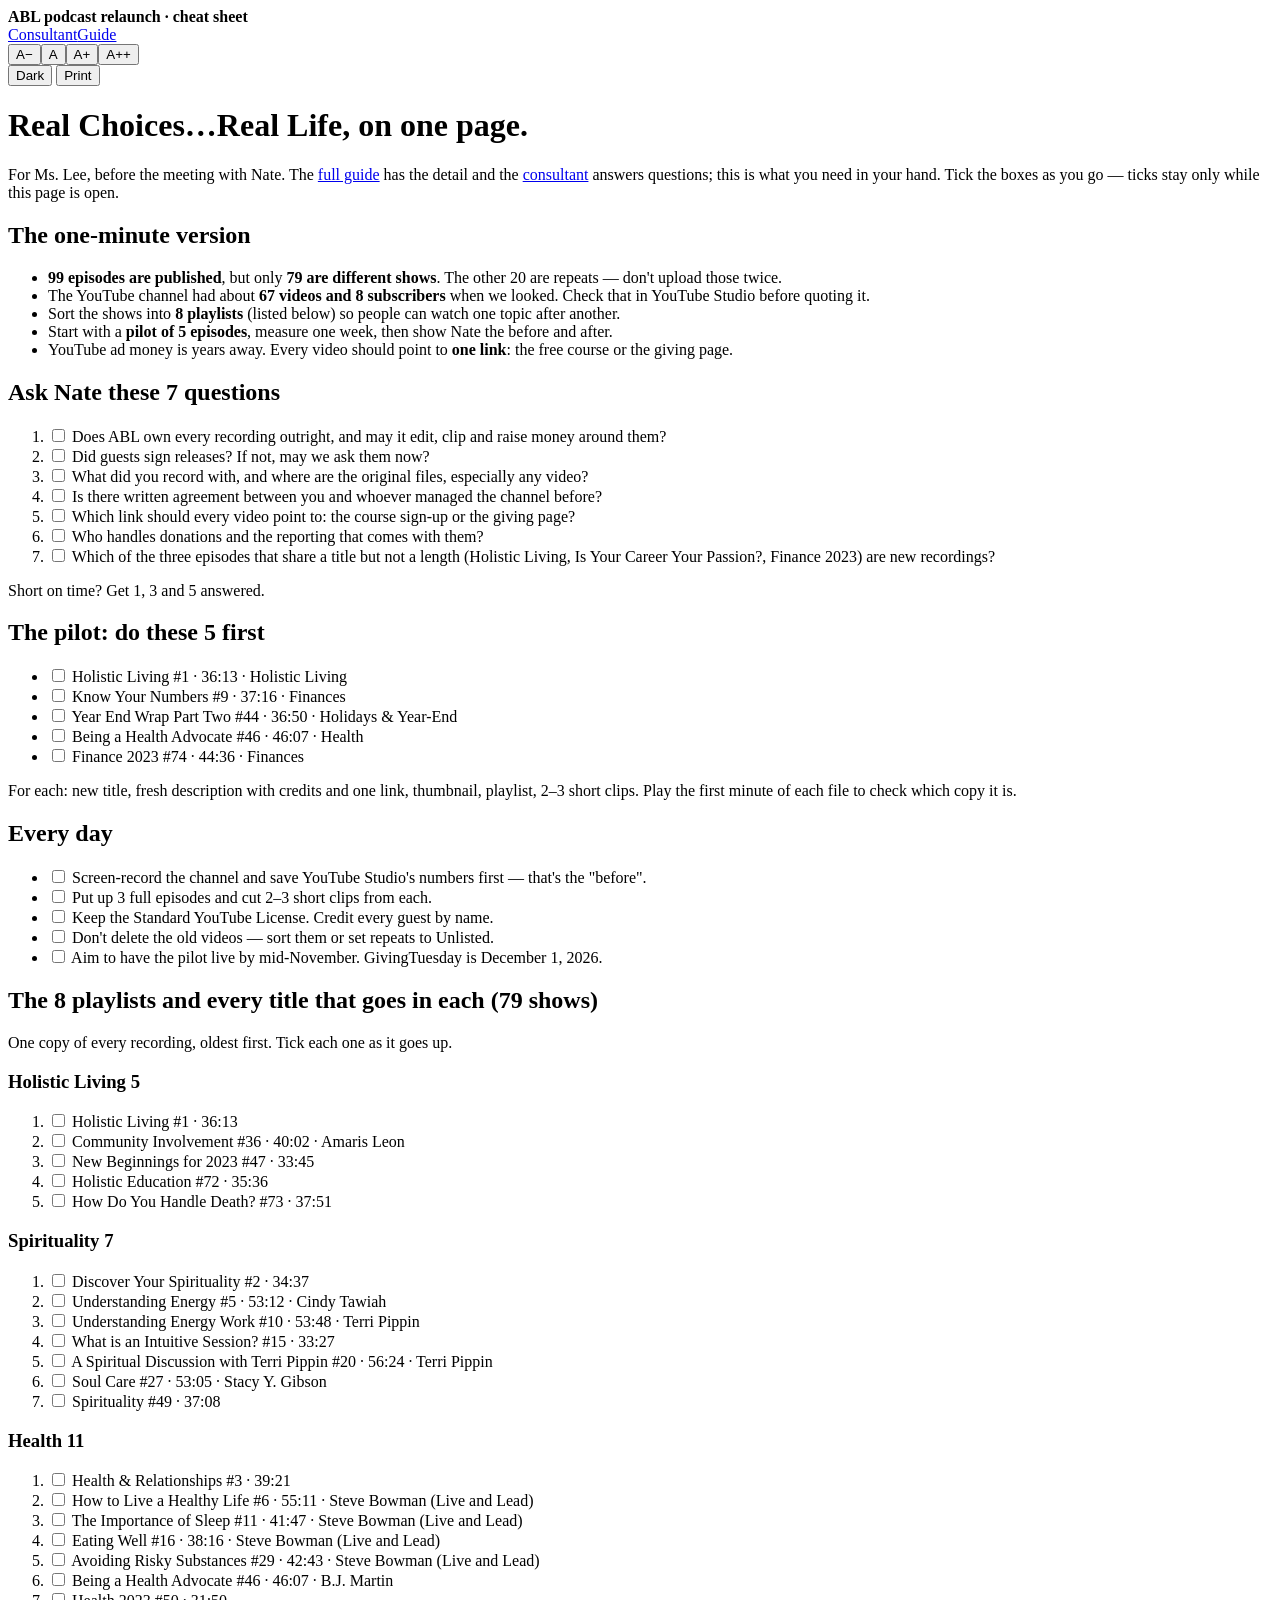
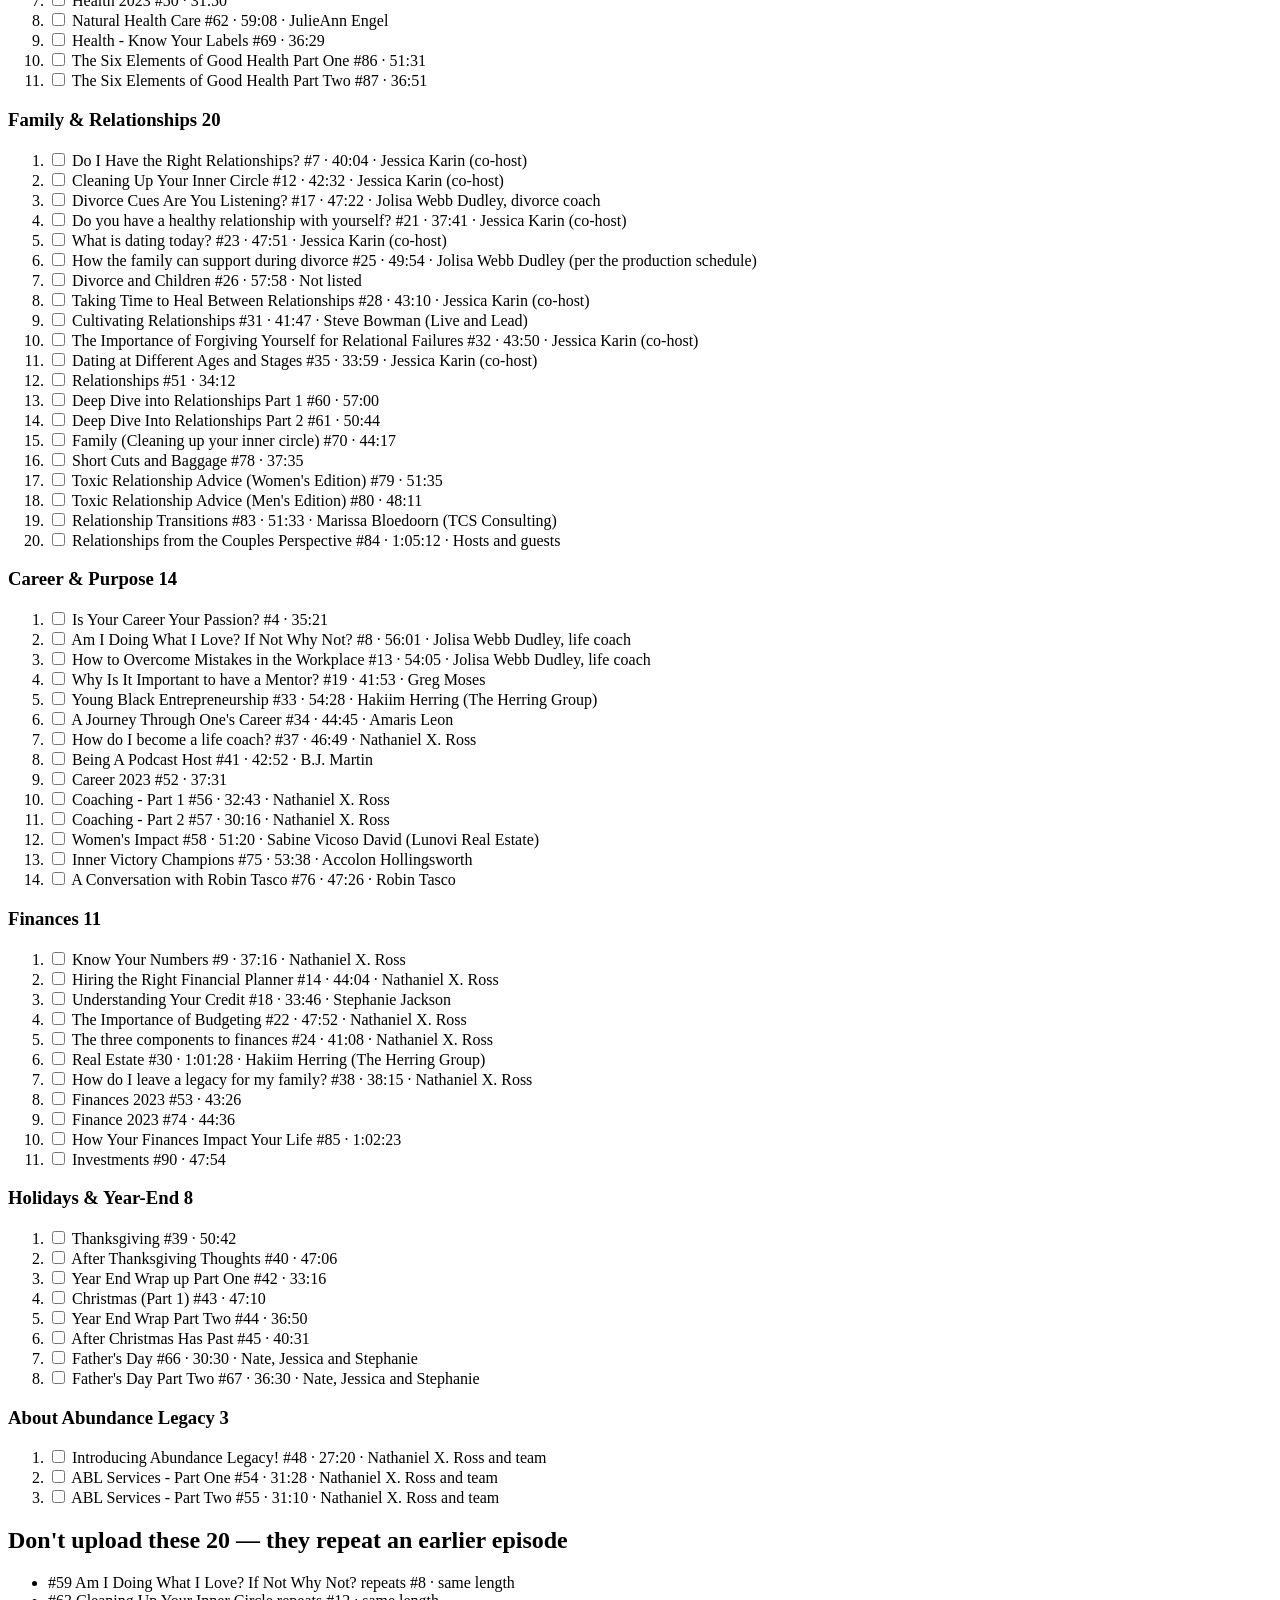
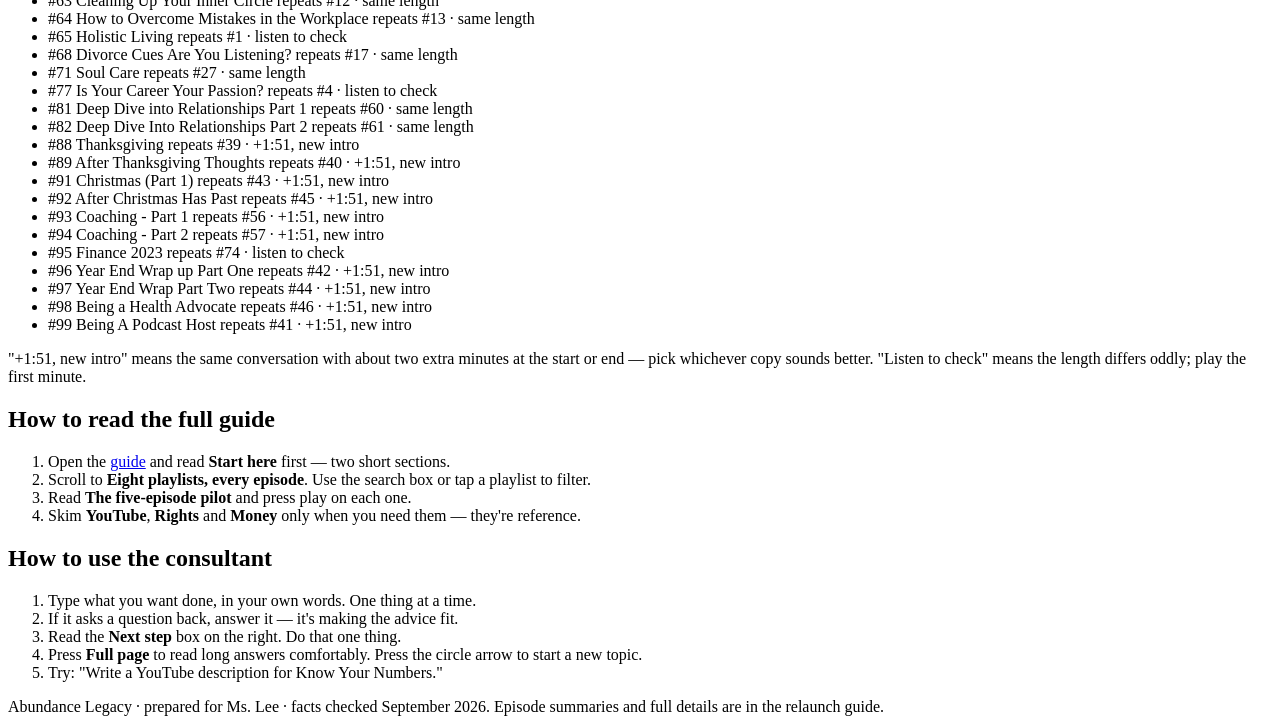
==== cheat-sheet.html @ 10bda6f1 "Add files via upload" ====
<!DOCTYPE html>
<html lang="en" data-theme="light" data-default-theme="light" data-font-size="md">
<head>
<meta charset="UTF-8">
<meta name="viewport" content="width=device-width, initial-scale=1, viewport-fit=cover">
<title>Cheat sheet — Real Choices…Real Life relaunch | Abundance Legacy</title>
<script>(function(){var d=document.documentElement,t=d.getAttribute('data-default-theme')||'light',f='md';try{var s=localStorage.getItem('pref-theme'),z=localStorage.getItem('pref-font-size');if(s==='light'||s==='dark')t=s;if(z==='sm'||z==='md'||z==='lg'||z==='xl')f=z;}catch(e){}d.setAttribute('data-theme',t);d.setAttribute('data-font-size',f);})();</script>
<link rel="preconnect" href="https://fonts.googleapis.com"><link rel="preconnect" href="https://fonts.gstatic.com" crossorigin>
<link rel="stylesheet" href="https://fonts.googleapis.com/css2?family=Source+Serif+4:opsz,wght@8..60,600;8..60,700&amp;family=Inter:wght@400;500;600;700&amp;display=swap">
<link rel="stylesheet" href="css/cheat.css">
</head>
<body>
<div class="bar"><strong>ABL podcast relaunch · cheat sheet</strong>
<div class="ctl">
<a class="back" href="index.html">Consultant</a><a class="back" href="guide.html">Guide</a>
<div class="sz" role="group" aria-label="Text size">
<button type="button" class="js-size" data-size="sm" aria-pressed="false" aria-label="Text size Small">A−</button><button type="button" class="js-size" data-size="md" aria-pressed="true" aria-label="Text size Medium, selected">A</button><button type="button" class="js-size" data-size="lg" aria-pressed="false" aria-label="Text size Large">A+</button><button type="button" class="js-size" data-size="xl" aria-pressed="false" aria-label="Text size Extra large">A++</button></div>
<button type="button" class="theme js-theme" aria-pressed="false" aria-label="Light theme is on. Switch to dark theme"><span class="js-theme-label">Dark</span></button>
<button type="button" class="pr" id="print">Print</button>
</div></div>
<main>
<div class="intro"><h1>Real Choices…Real Life, on one page.</h1>
<p>For Ms. Lee, before the meeting with Nate. The <a href="guide.html">full guide</a> has the detail and the <a href="index.html">consultant</a> answers questions; this is what you need in your hand. Tick the boxes as you go — ticks stay only while this page is open.</p></div>
<div class="grid">
<section class="box"><h2>The one-minute version</h2>
<ul class="big">
<li><b>99 episodes are published</b>, but only <b>79 are different shows</b>. The other 20 are repeats — don't upload those twice.</li>
<li>The YouTube channel had about <b>67 videos and 8 subscribers</b> when we looked. Check that in YouTube Studio before quoting it.</li>
<li>Sort the shows into <b>8 playlists</b> (listed below) so people can watch one topic after another.</li>
<li>Start with a <b>pilot of 5 episodes</b>, measure one week, then show Nate the before and after.</li>
<li>YouTube ad money is years away. Every video should point to <b>one link</b>: the free course or the giving page.</li>
</ul></section>
<section class="box"><h2>Ask Nate these 7 questions</h2><ol><li><label><input type="checkbox"> Does ABL own every recording outright, and may it edit, clip and raise money around them?</label></li><li><label><input type="checkbox"> Did guests sign releases? If not, may we ask them now?</label></li><li><label><input type="checkbox"> What did you record with, and where are the original files, especially any video?</label></li><li><label><input type="checkbox"> Is there written agreement between you and whoever managed the channel before?</label></li><li><label><input type="checkbox"> Which link should every video point to: the course sign-up or the giving page?</label></li><li><label><input type="checkbox"> Who handles donations and the reporting that comes with them?</label></li><li><label><input type="checkbox"> Which of the three episodes that share a title but not a length (Holistic Living, Is Your Career Your Passion?, Finance 2023) are new recordings?</label></li></ol>
<p class="m">Short on time? Get 1, 3 and 5 answered.</p></section>
<section class="box"><h2>The pilot: do these 5 first</h2><ul class="plain"><li><label><input type="checkbox"> <span class="t">Holistic Living</span> <span class="m">#1 · 36:13 · Holistic Living</span></label></li><li><label><input type="checkbox"> <span class="t">Know Your Numbers</span> <span class="m">#9 · 37:16 · Finances</span></label></li><li><label><input type="checkbox"> <span class="t">Year End Wrap Part Two</span> <span class="m">#44 · 36:50 · Holidays &amp; Year-End</span></label></li><li><label><input type="checkbox"> <span class="t">Being a Health Advocate</span> <span class="m">#46 · 46:07 · Health</span></label></li><li><label><input type="checkbox"> <span class="t">Finance 2023</span> <span class="m">#74 · 44:36 · Finances</span></label></li></ul>
<p class="m">For each: new title, fresh description with credits and one link, thumbnail, playlist, 2–3 short clips. Play the first minute of each file to check which copy it is.</p></section>
<section class="box"><h2>Every day</h2><ul class="plain">
<li><label><input type="checkbox"> Screen-record the channel and save YouTube Studio's numbers first — that's the "before".</label></li>
<li><label><input type="checkbox"> Put up 3 full episodes and cut 2–3 short clips from each.</label></li>
<li><label><input type="checkbox"> Keep the Standard YouTube License. Credit every guest by name.</label></li>
<li><label><input type="checkbox"> Don't delete the old videos — sort them or set repeats to Unlisted.</label></li>
<li><label><input type="checkbox"> Aim to have the pilot live by mid-November. GivingTuesday is December 1, 2026.</label></li>
</ul></section>
<section class="box full"><h2>The 8 playlists and every title that goes in each (79 shows)</h2>
<p class="m">One copy of every recording, oldest first. Tick each one as it goes up.</p>
<div class="pls"><section class="pl pl-holistic"><h3><span class="dot"></span>Holistic Living <span class="n">5</span></h3><ol><li><label><input type="checkbox"> <span class="t">Holistic Living</span> <span class="m">#1 · 36:13</span></label></li><li><label><input type="checkbox"> <span class="t">Community Involvement</span> <span class="m">#36 · 40:02 · Amaris Leon</span></label></li><li><label><input type="checkbox"> <span class="t">New Beginnings for 2023</span> <span class="m">#47 · 33:45</span></label></li><li><label><input type="checkbox"> <span class="t">Holistic Education</span> <span class="m">#72 · 35:36</span></label></li><li><label><input type="checkbox"> <span class="t">How Do You Handle Death?</span> <span class="m">#73 · 37:51</span></label></li></ol></section><section class="pl pl-spirituality"><h3><span class="dot"></span>Spirituality <span class="n">7</span></h3><ol><li><label><input type="checkbox"> <span class="t">Discover Your Spirituality</span> <span class="m">#2 · 34:37</span></label></li><li><label><input type="checkbox"> <span class="t">Understanding Energy</span> <span class="m">#5 · 53:12 · Cindy Tawiah</span></label></li><li><label><input type="checkbox"> <span class="t">Understanding Energy Work</span> <span class="m">#10 · 53:48 · Terri Pippin</span></label></li><li><label><input type="checkbox"> <span class="t">What is an Intuitive Session?</span> <span class="m">#15 · 33:27</span></label></li><li><label><input type="checkbox"> <span class="t">A Spiritual Discussion with Terri Pippin</span> <span class="m">#20 · 56:24 · Terri Pippin</span></label></li><li><label><input type="checkbox"> <span class="t">Soul Care</span> <span class="m">#27 · 53:05 · Stacy Y. Gibson</span></label></li><li><label><input type="checkbox"> <span class="t">Spirituality</span> <span class="m">#49 · 37:08</span></label></li></ol></section><section class="pl pl-health"><h3><span class="dot"></span>Health <span class="n">11</span></h3><ol><li><label><input type="checkbox"> <span class="t">Health &amp; Relationships</span> <span class="m">#3 · 39:21</span></label></li><li><label><input type="checkbox"> <span class="t">How to Live a Healthy Life</span> <span class="m">#6 · 55:11 · Steve Bowman (Live and Lead)</span></label></li><li><label><input type="checkbox"> <span class="t">The Importance of Sleep</span> <span class="m">#11 · 41:47 · Steve Bowman (Live and Lead)</span></label></li><li><label><input type="checkbox"> <span class="t">Eating Well</span> <span class="m">#16 · 38:16 · Steve Bowman (Live and Lead)</span></label></li><li><label><input type="checkbox"> <span class="t">Avoiding Risky Substances</span> <span class="m">#29 · 42:43 · Steve Bowman (Live and Lead)</span></label></li><li><label><input type="checkbox"> <span class="t">Being a Health Advocate</span> <span class="m">#46 · 46:07 · B.J. Martin</span></label></li><li><label><input type="checkbox"> <span class="t">Health 2023</span> <span class="m">#50 · 31:50</span></label></li><li><label><input type="checkbox"> <span class="t">Natural Health Care</span> <span class="m">#62 · 59:08 · JulieAnn Engel</span></label></li><li><label><input type="checkbox"> <span class="t">Health - Know Your Labels</span> <span class="m">#69 · 36:29</span></label></li><li><label><input type="checkbox"> <span class="t">The Six Elements of Good Health Part One</span> <span class="m">#86 · 51:31</span></label></li><li><label><input type="checkbox"> <span class="t">The Six Elements of Good Health Part Two</span> <span class="m">#87 · 36:51</span></label></li></ol></section><section class="pl pl-relationships"><h3><span class="dot"></span>Family &amp; Relationships <span class="n">20</span></h3><ol><li><label><input type="checkbox"> <span class="t">Do I Have the Right Relationships?</span> <span class="m">#7 · 40:04 · Jessica Karin (co-host)</span></label></li><li><label><input type="checkbox"> <span class="t">Cleaning Up Your Inner Circle</span> <span class="m">#12 · 42:32 · Jessica Karin (co-host)</span></label></li><li><label><input type="checkbox"> <span class="t">Divorce Cues Are You Listening?</span> <span class="m">#17 · 47:22 · Jolisa Webb Dudley, divorce coach</span></label></li><li><label><input type="checkbox"> <span class="t">Do you have a healthy relationship with yourself?</span> <span class="m">#21 · 37:41 · Jessica Karin (co-host)</span></label></li><li><label><input type="checkbox"> <span class="t">What is dating today?</span> <span class="m">#23 · 47:51 · Jessica Karin (co-host)</span></label></li><li><label><input type="checkbox"> <span class="t">How the family can support during divorce</span> <span class="m">#25 · 49:54 · Jolisa Webb Dudley (per the production schedule)</span></label></li><li><label><input type="checkbox"> <span class="t">Divorce and Children</span> <span class="m">#26 · 57:58 · Not listed</span></label></li><li><label><input type="checkbox"> <span class="t">Taking Time to Heal Between Relationships</span> <span class="m">#28 · 43:10 · Jessica Karin (co-host)</span></label></li><li><label><input type="checkbox"> <span class="t">Cultivating Relationships</span> <span class="m">#31 · 41:47 · Steve Bowman (Live and Lead)</span></label></li><li><label><input type="checkbox"> <span class="t">The Importance of Forgiving Yourself for Relational Failures</span> <span class="m">#32 · 43:50 · Jessica Karin (co-host)</span></label></li><li><label><input type="checkbox"> <span class="t">Dating at Different Ages and Stages</span> <span class="m">#35 · 33:59 · Jessica Karin (co-host)</span></label></li><li><label><input type="checkbox"> <span class="t">Relationships</span> <span class="m">#51 · 34:12</span></label></li><li><label><input type="checkbox"> <span class="t">Deep Dive into Relationships Part 1</span> <span class="m">#60 · 57:00</span></label></li><li><label><input type="checkbox"> <span class="t">Deep Dive Into Relationships Part 2</span> <span class="m">#61 · 50:44</span></label></li><li><label><input type="checkbox"> <span class="t">Family (Cleaning up your inner circle)</span> <span class="m">#70 · 44:17</span></label></li><li><label><input type="checkbox"> <span class="t">Short Cuts and Baggage</span> <span class="m">#78 · 37:35</span></label></li><li><label><input type="checkbox"> <span class="t">Toxic Relationship Advice (Women&#x27;s Edition)</span> <span class="m">#79 · 51:35</span></label></li><li><label><input type="checkbox"> <span class="t">Toxic Relationship Advice (Men&#x27;s Edition)</span> <span class="m">#80 · 48:11</span></label></li><li><label><input type="checkbox"> <span class="t">Relationship Transitions</span> <span class="m">#83 · 51:33 · Marissa Bloedoorn (TCS Consulting)</span></label></li><li><label><input type="checkbox"> <span class="t">Relationships from the Couples Perspective</span> <span class="m">#84 · 1:05:12 · Hosts and guests</span></label></li></ol></section><section class="pl pl-career"><h3><span class="dot"></span>Career &amp; Purpose <span class="n">14</span></h3><ol><li><label><input type="checkbox"> <span class="t">Is Your Career Your Passion?</span> <span class="m">#4 · 35:21</span></label></li><li><label><input type="checkbox"> <span class="t">Am I Doing What I Love? If Not Why Not?</span> <span class="m">#8 · 56:01 · Jolisa Webb Dudley, life coach</span></label></li><li><label><input type="checkbox"> <span class="t">How to Overcome Mistakes in the Workplace</span> <span class="m">#13 · 54:05 · Jolisa Webb Dudley, life coach</span></label></li><li><label><input type="checkbox"> <span class="t">Why Is It Important to have a Mentor?</span> <span class="m">#19 · 41:53 · Greg Moses</span></label></li><li><label><input type="checkbox"> <span class="t">Young Black Entrepreneurship</span> <span class="m">#33 · 54:28 · Hakiim Herring (The Herring Group)</span></label></li><li><label><input type="checkbox"> <span class="t">A Journey Through One&#x27;s Career</span> <span class="m">#34 · 44:45 · Amaris Leon</span></label></li><li><label><input type="checkbox"> <span class="t">How do I become a life coach?</span> <span class="m">#37 · 46:49 · Nathaniel X. Ross</span></label></li><li><label><input type="checkbox"> <span class="t">Being A Podcast Host</span> <span class="m">#41 · 42:52 · B.J. Martin</span></label></li><li><label><input type="checkbox"> <span class="t">Career 2023</span> <span class="m">#52 · 37:31</span></label></li><li><label><input type="checkbox"> <span class="t">Coaching - Part 1</span> <span class="m">#56 · 32:43 · Nathaniel X. Ross</span></label></li><li><label><input type="checkbox"> <span class="t">Coaching - Part 2</span> <span class="m">#57 · 30:16 · Nathaniel X. Ross</span></label></li><li><label><input type="checkbox"> <span class="t">Women&#x27;s Impact</span> <span class="m">#58 · 51:20 · Sabine Vicoso David (Lunovi Real Estate)</span></label></li><li><label><input type="checkbox"> <span class="t">Inner Victory Champions</span> <span class="m">#75 · 53:38 · Accolon Hollingsworth</span></label></li><li><label><input type="checkbox"> <span class="t">A Conversation with Robin Tasco</span> <span class="m">#76 · 47:26 · Robin Tasco</span></label></li></ol></section><section class="pl pl-finance"><h3><span class="dot"></span>Finances <span class="n">11</span></h3><ol><li><label><input type="checkbox"> <span class="t">Know Your Numbers</span> <span class="m">#9 · 37:16 · Nathaniel X. Ross</span></label></li><li><label><input type="checkbox"> <span class="t">Hiring the Right Financial Planner</span> <span class="m">#14 · 44:04 · Nathaniel X. Ross</span></label></li><li><label><input type="checkbox"> <span class="t">Understanding Your Credit</span> <span class="m">#18 · 33:46 · Stephanie Jackson</span></label></li><li><label><input type="checkbox"> <span class="t">The Importance of Budgeting</span> <span class="m">#22 · 47:52 · Nathaniel X. Ross</span></label></li><li><label><input type="checkbox"> <span class="t">The three components to finances</span> <span class="m">#24 · 41:08 · Nathaniel X. Ross</span></label></li><li><label><input type="checkbox"> <span class="t">Real Estate</span> <span class="m">#30 · 1:01:28 · Hakiim Herring (The Herring Group)</span></label></li><li><label><input type="checkbox"> <span class="t">How do I leave a legacy for my family?</span> <span class="m">#38 · 38:15 · Nathaniel X. Ross</span></label></li><li><label><input type="checkbox"> <span class="t">Finances 2023</span> <span class="m">#53 · 43:26</span></label></li><li><label><input type="checkbox"> <span class="t">Finance 2023</span> <span class="m">#74 · 44:36</span></label></li><li><label><input type="checkbox"> <span class="t">How Your Finances Impact Your Life</span> <span class="m">#85 · 1:02:23</span></label></li><li><label><input type="checkbox"> <span class="t">Investments</span> <span class="m">#90 · 47:54</span></label></li></ol></section><section class="pl pl-seasonal"><h3><span class="dot"></span>Holidays &amp; Year-End <span class="n">8</span></h3><ol><li><label><input type="checkbox"> <span class="t">Thanksgiving</span> <span class="m">#39 · 50:42</span></label></li><li><label><input type="checkbox"> <span class="t">After Thanksgiving Thoughts</span> <span class="m">#40 · 47:06</span></label></li><li><label><input type="checkbox"> <span class="t">Year End Wrap up Part One</span> <span class="m">#42 · 33:16</span></label></li><li><label><input type="checkbox"> <span class="t">Christmas (Part 1)</span> <span class="m">#43 · 47:10</span></label></li><li><label><input type="checkbox"> <span class="t">Year End Wrap Part Two</span> <span class="m">#44 · 36:50</span></label></li><li><label><input type="checkbox"> <span class="t">After Christmas Has Past</span> <span class="m">#45 · 40:31</span></label></li><li><label><input type="checkbox"> <span class="t">Father&#x27;s Day</span> <span class="m">#66 · 30:30 · Nate, Jessica and Stephanie</span></label></li><li><label><input type="checkbox"> <span class="t">Father&#x27;s Day Part Two</span> <span class="m">#67 · 36:30 · Nate, Jessica and Stephanie</span></label></li></ol></section><section class="pl pl-abl"><h3><span class="dot"></span>About Abundance Legacy <span class="n">3</span></h3><ol><li><label><input type="checkbox"> <span class="t">Introducing Abundance Legacy!</span> <span class="m">#48 · 27:20 · Nathaniel X. Ross and team</span></label></li><li><label><input type="checkbox"> <span class="t">ABL Services - Part One</span> <span class="m">#54 · 31:28 · Nathaniel X. Ross and team</span></label></li><li><label><input type="checkbox"> <span class="t">ABL Services - Part Two</span> <span class="m">#55 · 31:10 · Nathaniel X. Ross and team</span></label></li></ol></section></div></section>
<section class="box full warn"><h2>Don't upload these 20 — they repeat an earlier episode</h2>
<ul class="reps"><li><span class="t">#59 Am I Doing What I Love? If Not Why Not?</span> <span class="m">repeats #8 · same length</span></li><li><span class="t">#63 Cleaning Up Your Inner Circle</span> <span class="m">repeats #12 · same length</span></li><li><span class="t">#64 How to Overcome Mistakes in the Workplace</span> <span class="m">repeats #13 · same length</span></li><li><span class="t">#65 Holistic Living</span> <span class="m">repeats #1 · listen to check</span></li><li><span class="t">#68 Divorce Cues Are You Listening?</span> <span class="m">repeats #17 · same length</span></li><li><span class="t">#71 Soul Care</span> <span class="m">repeats #27 · same length</span></li><li><span class="t">#77 Is Your Career Your Passion?</span> <span class="m">repeats #4 · listen to check</span></li><li><span class="t">#81 Deep Dive into Relationships Part 1</span> <span class="m">repeats #60 · same length</span></li><li><span class="t">#82 Deep Dive Into Relationships Part 2</span> <span class="m">repeats #61 · same length</span></li><li><span class="t">#88 Thanksgiving</span> <span class="m">repeats #39 · +1:51, new intro</span></li><li><span class="t">#89 After Thanksgiving Thoughts</span> <span class="m">repeats #40 · +1:51, new intro</span></li><li><span class="t">#91 Christmas (Part 1)</span> <span class="m">repeats #43 · +1:51, new intro</span></li><li><span class="t">#92 After Christmas Has Past</span> <span class="m">repeats #45 · +1:51, new intro</span></li><li><span class="t">#93 Coaching - Part 1</span> <span class="m">repeats #56 · +1:51, new intro</span></li><li><span class="t">#94 Coaching - Part 2</span> <span class="m">repeats #57 · +1:51, new intro</span></li><li><span class="t">#95 Finance 2023</span> <span class="m">repeats #74 · listen to check</span></li><li><span class="t">#96 Year End Wrap up Part One</span> <span class="m">repeats #42 · +1:51, new intro</span></li><li><span class="t">#97 Year End Wrap Part Two</span> <span class="m">repeats #44 · +1:51, new intro</span></li><li><span class="t">#98 Being a Health Advocate</span> <span class="m">repeats #46 · +1:51, new intro</span></li><li><span class="t">#99 Being A Podcast Host</span> <span class="m">repeats #41 · +1:51, new intro</span></li></ul>
<p class="m">"+1:51, new intro" means the same conversation with about two extra minutes at the start or end — pick whichever copy sounds better. "Listen to check" means the length differs oddly; play the first minute.</p></section>
<section class="box"><h2>How to read the full guide</h2><ol>
<li>Open the <a href="guide.html">guide</a> and read <b>Start here</b> first — two short sections.</li>
<li>Scroll to <b>Eight playlists, every episode</b>. Use the search box or tap a playlist to filter.</li>
<li>Read <b>The five-episode pilot</b> and press play on each one.</li>
<li>Skim <b>YouTube</b>, <b>Rights</b> and <b>Money</b> only when you need them — they're reference.</li>
</ol></section>
<section class="box"><h2>How to use the consultant</h2><ol>
<li>Type what you want done, in your own words. One thing at a time.</li>
<li>If it asks a question back, answer it — it's making the advice fit.</li>
<li>Read the <b>Next step</b> box on the right. Do that one thing.</li>
<li>Press <b>Full page</b> to read long answers comfortably. Press the circle arrow to start a new topic.</li>
<li>Try: "Write a YouTube description for Know Your Numbers."</li>
</ol></section>
</div></main>
<footer>Abundance Legacy · prepared for Ms. Lee · facts checked September 2026. Episode summaries and full details are in the relaunch guide.</footer>
<script src="js/controls.js"></script>
<script src="js/cheat.js"></script>
</body></html>
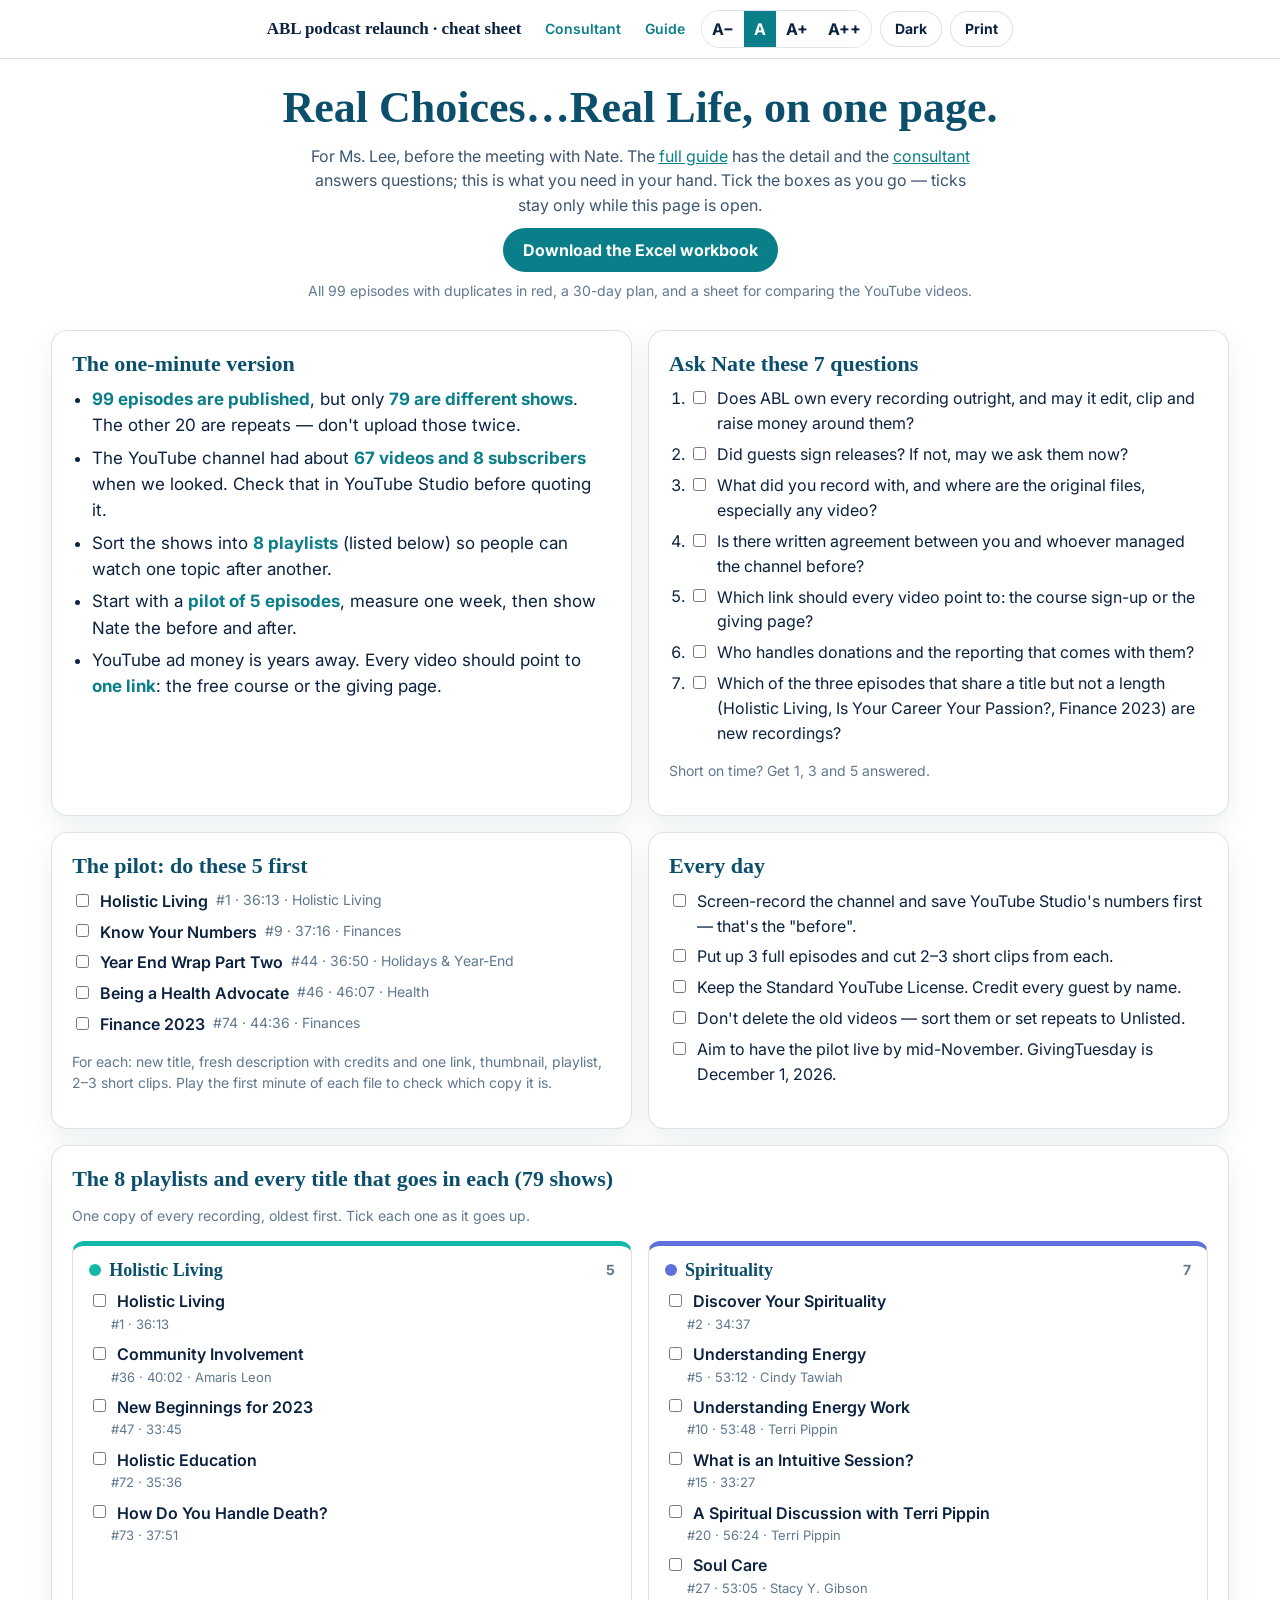
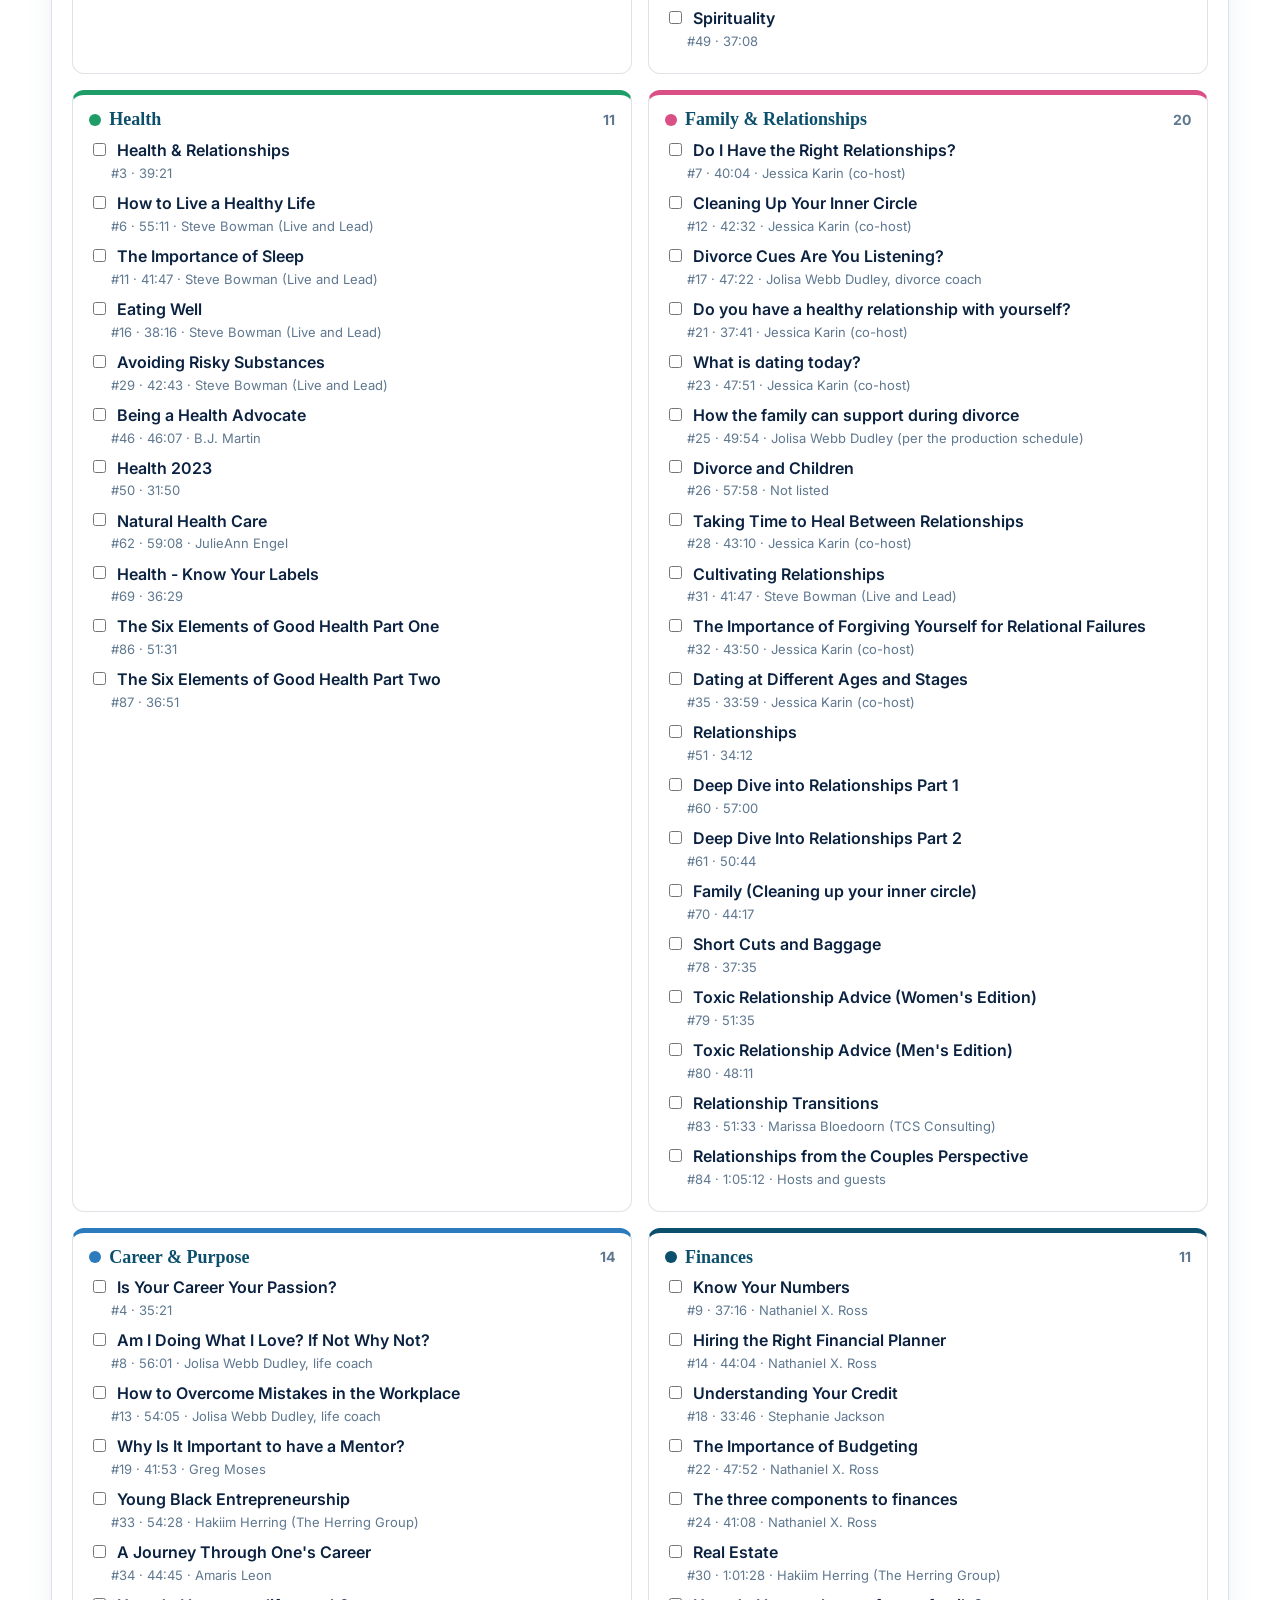
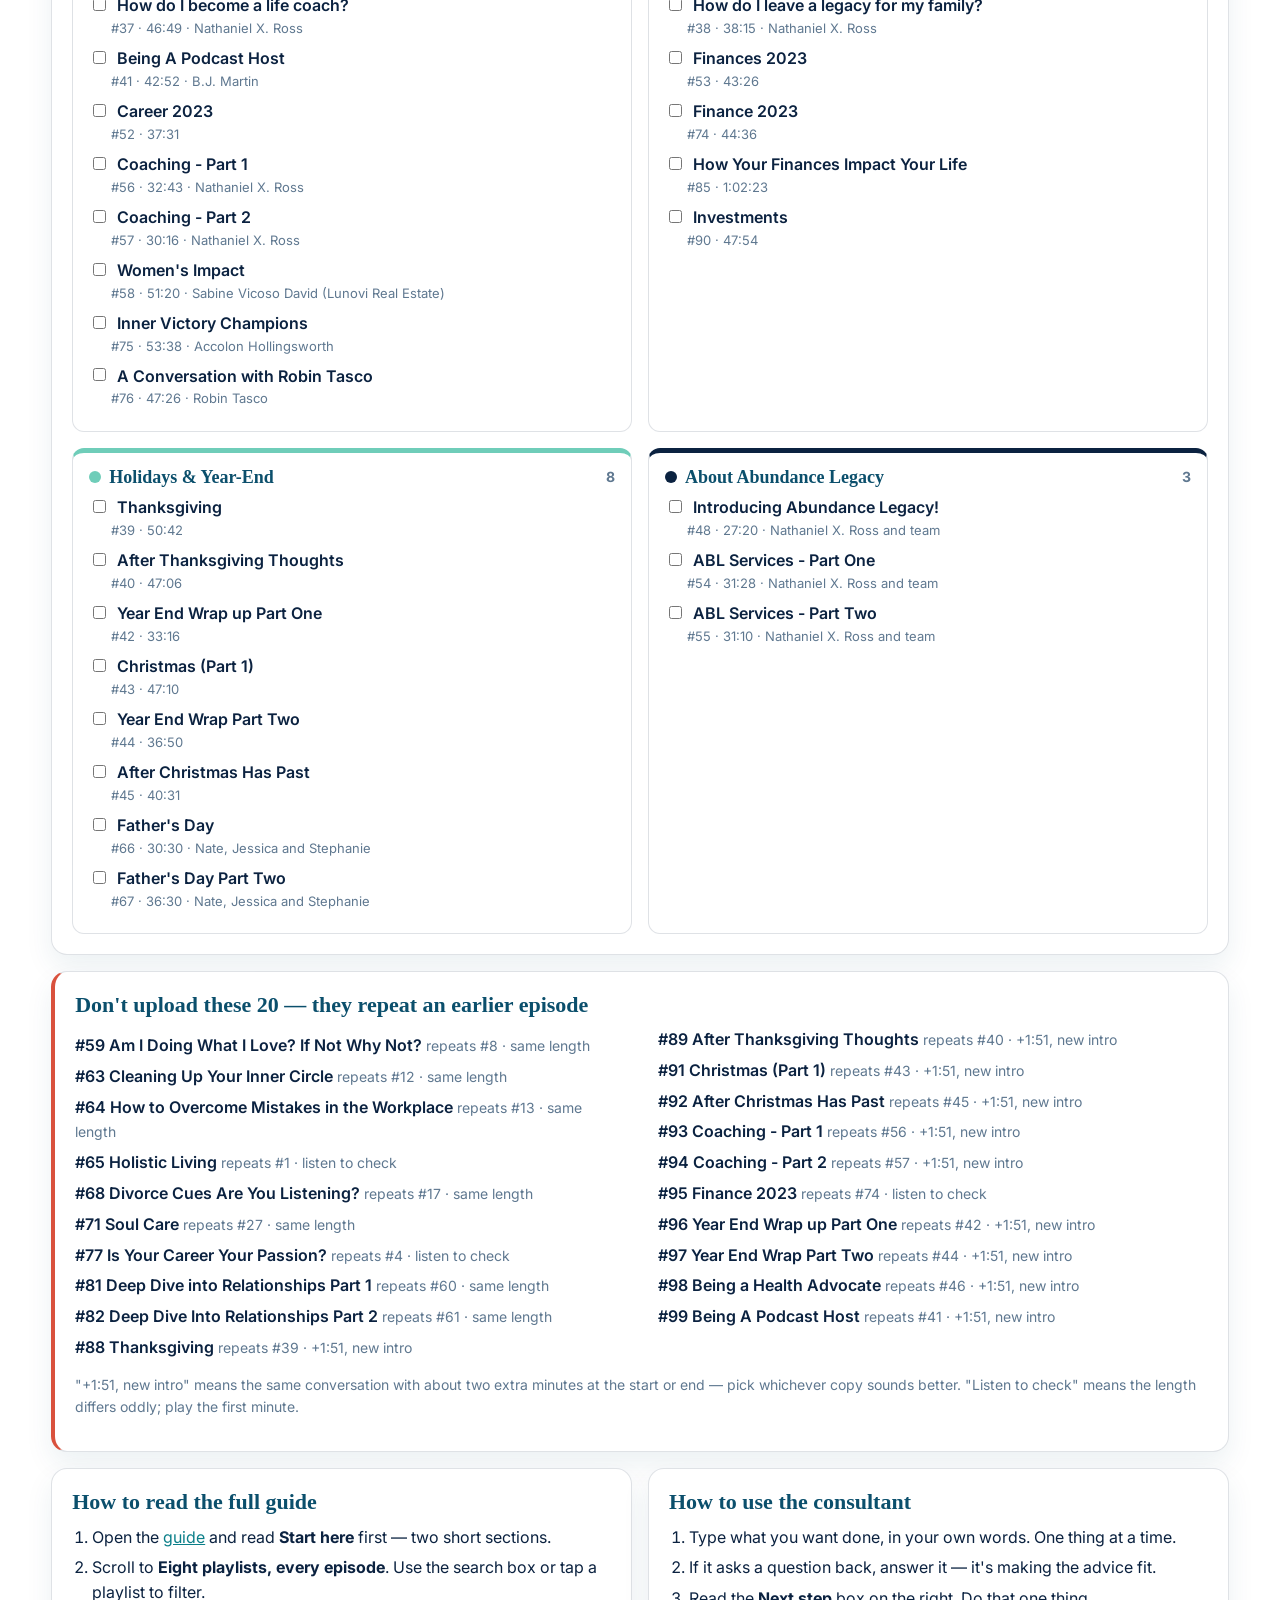
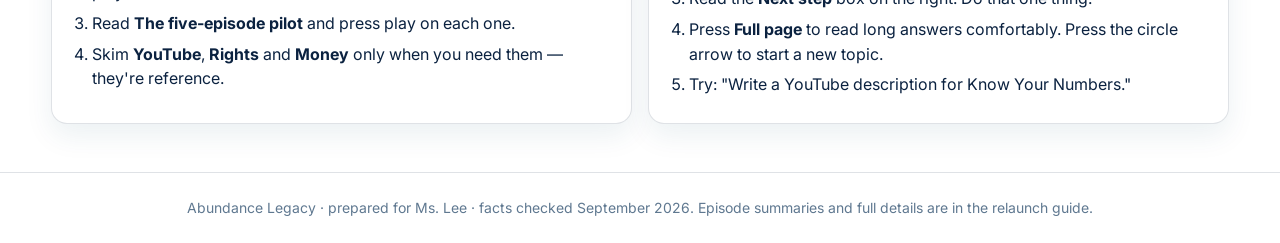
==== commit 2ccb46a1: "Add files via upload" ====
--- a/cheat-sheet.html
+++ b/cheat-sheet.html
@@ -20,7 +20,8 @@
 </div></div>
 <main>
 <div class="intro"><h1>Real Choices…Real Life, on one page.</h1>
-<p>For Ms. Lee, before the meeting with Nate. The <a href="guide.html">full guide</a> has the detail and the <a href="index.html">consultant</a> answers questions; this is what you need in your hand. Tick the boxes as you go — ticks stay only while this page is open.</p></div>
+<p>For Ms. Lee, before the meeting with Nate. The <a href="guide.html">full guide</a> has the detail and the <a href="index.html">consultant</a> answers questions; this is what you need in your hand. Tick the boxes as you go — ticks stay only while this page is open.</p>
+<p class="dl"><a class="dl-btn" href="downloads/abl-podcast-workbook.xlsx" download>Download the Excel workbook</a><span class="m">All 99 episodes with duplicates in red, a 30-day plan, and a sheet for comparing the YouTube videos.</span></p></div>
 <div class="grid">
 <section class="box"><h2>The one-minute version</h2>
 <ul class="big">
--- a/css/cheat.css
+++ b/css/cheat.css
@@ -0,0 +1,51 @@
+/* Cheat sheet (cheat-sheet.html): one printable page for Ms. Lee. Same palette as the guide. */
+:root{--serif:'Source Serif 4',Georgia,'Times New Roman',serif;--sans:'Inter',system-ui,-apple-system,'Segoe UI',Roboto,Arial,sans-serif;
+--paper:#fff;--wash:#effaf7;--card:#fff;--ink:#0b2240;--soft:#3d5670;--dim:#5f7890;--turq:#0b7f89;--aqua:#14b8a6;--ocean:#0b4f6c;--coral:#d9513d;--line:rgba(11,34,64,.13);
+--holistic:#14b8a6;--spirituality:#5f6fdc;--health:#1f9d68;--relationships:#d94f86;--career:#2b7bbd;--finance:#0b4f6c;--seasonal:#6fcdb9;--abl:#0b2240;}
+html[data-theme="dark"]{--paper:#071a2c;--wash:#0a2336;--card:#0d2a40;--ink:#e6f4f5;--soft:#a9c5cc;--dim:#86a5ae;--turq:#5ee0d2;--ocean:#7dd3fc;--coral:#ff8a78;--line:rgba(230,244,245,.14);--finance:#3f9fd0;--abl:#9fb7d9;}
+html[data-font-size="sm"]{font-size:87.5%}html[data-font-size="md"]{font-size:100%}html[data-font-size="lg"]{font-size:112.5%}html[data-font-size="xl"]{font-size:125%}
+*{box-sizing:border-box}body{margin:0;background:var(--paper);color:var(--ink);font-family:var(--sans);line-height:1.55}
+h1,h2,h3{font-family:var(--serif);margin:0;line-height:1.15;color:var(--ocean)}html[data-theme="dark"] h1,html[data-theme="dark"] h2,html[data-theme="dark"] h3{color:var(--ink)}
+a{color:var(--turq)}:focus-visible{outline:.1875rem solid var(--aqua);outline-offset:.125rem}
+.bar{position:sticky;top:0;z-index:5;display:flex;flex-wrap:wrap;gap:.5rem 1rem;align-items:center;justify-content:center;padding:calc(.625rem + env(safe-area-inset-top,0px)) 1rem .625rem;background:var(--paper);border-bottom:1px solid var(--line)}
+.bar strong{font-family:var(--serif);font-size:1.0625rem}
+.ctl{display:flex;flex-wrap:wrap;gap:.5rem;align-items:center}
+.sz{display:inline-flex;border:1px solid var(--line);border-radius:999px;overflow:hidden}
+.sz button,.theme,.pr{border:0;background:var(--card);color:var(--ink);font:inherit;font-weight:700;cursor:pointer;min-height:2.25rem;padding:0 .625rem}
+.sz button[aria-pressed="true"]{background:var(--turq);color:var(--paper)}
+.theme,.pr{border:1px solid var(--line);border-radius:999px;font-size:.875rem;padding:0 .875rem}
+main{padding:1.5rem clamp(1rem,4vw,3.5rem) 3rem}
+.intro{text-align:center;margin:0 auto 1.75rem}
+.intro h1{font-size:clamp(1.75rem,1.2rem + 2.4vw,2.75rem)}
+.intro p{margin:.625rem auto 0;color:var(--soft);max-width:42em}
+.grid{display:grid;grid-template-columns:minmax(0,1fr);gap:1rem}
+@media (min-width:56em){.grid{grid-template-columns:repeat(2,minmax(0,1fr))}}
+.box{min-width:0;background:var(--card);border:1px solid var(--line);border-radius:1rem;padding:1.25rem;box-shadow:0 .75rem 1.75rem rgba(11,79,108,.08)}
+.box h2{font-size:1.375rem;margin-bottom:.625rem;text-align:center}
+@media (min-width:48em){.box h2{text-align:left}}
+.box ul,.box ol{margin:0;padding-left:1.25rem}.box li{margin:.375rem 0}
+.box label{display:flex;gap:.5rem;align-items:flex-start;cursor:pointer} .box input{margin-top:.3rem;accent-color:var(--turq);flex-shrink:0}
+.plain{list-style:none;padding-left:0!important}
+.t{font-weight:600}.m{color:var(--dim);font-size:.875rem}
+.big{font-size:1.0625rem}.big b{color:var(--turq)}
+.warn{border-left:.25rem solid var(--coral)}
+.full{grid-column:1/-1}
+.pls{display:grid;grid-template-columns:minmax(0,1fr);gap:1rem;margin-top:.5rem}
+@media (min-width:48em){.pls{grid-template-columns:repeat(2,minmax(0,1fr))}}
+@media (min-width:90em){.pls{grid-template-columns:repeat(4,minmax(0,1fr))}}
+.pl{min-width:0;border:1px solid var(--line);border-top:.3125rem solid var(--c);border-radius:.75rem;padding:.875rem 1rem}
+.pl h3{font-size:1.125rem;display:flex;align-items:center;gap:.5rem}.pl .n{margin-left:auto;font-family:var(--sans);font-size:.875rem;color:var(--dim)}
+.pl .dot{width:.75rem;height:.75rem;border-radius:50%;background:var(--c);flex-shrink:0}
+.pl ol{list-style:none;padding:0;margin:.5rem 0 0}.pl li{margin:.5rem 0}
+.pl label{flex-wrap:wrap;column-gap:.5rem;row-gap:0}.pl .t{flex:1 1 0;min-width:0;overflow-wrap:break-word}.pl .m{flex-basis:100%;padding-left:1.375rem;font-size:.8125rem}
+.pl-holistic{--c:var(--holistic)}.pl-spirituality{--c:var(--spirituality)}.pl-health{--c:var(--health)}.pl-relationships{--c:var(--relationships)}.pl-career{--c:var(--career)}.pl-finance{--c:var(--finance)}.pl-seasonal{--c:var(--seasonal)}.pl-abl{--c:var(--abl)}
+.reps{columns:1;list-style:none;padding:0!important}@media (min-width:56em){.reps{columns:2;column-gap:2rem}}.reps li{break-inside:avoid}
+footer{text-align:center;color:var(--dim);font-size:.875rem;padding:1.5rem 1rem calc(1.5rem + env(safe-area-inset-bottom,0px));border-top:1px solid var(--line)}
+@media print{.bar{position:static}.ctl{display:none}.box{box-shadow:none;break-inside:avoid}.pl{break-inside:avoid}main{padding:0}}
+.back{font-weight:600;font-size:.875rem;text-decoration:none;padding:.375rem .5rem}
+.back:hover{text-decoration:underline}
+@media print{.back{display:none}}
+.dl{display:flex;flex-wrap:wrap;gap:.5rem .875rem;align-items:center;justify-content:center;margin-top:1rem}
+.dl-btn{display:inline-flex;align-items:center;min-height:2.75rem;padding:.5rem 1.25rem;border-radius:999px;background:var(--turq);color:var(--paper);font-weight:700;text-decoration:none}
+.dl-btn:hover{filter:brightness(1.07)}
+@media print{.dl{display:none}}
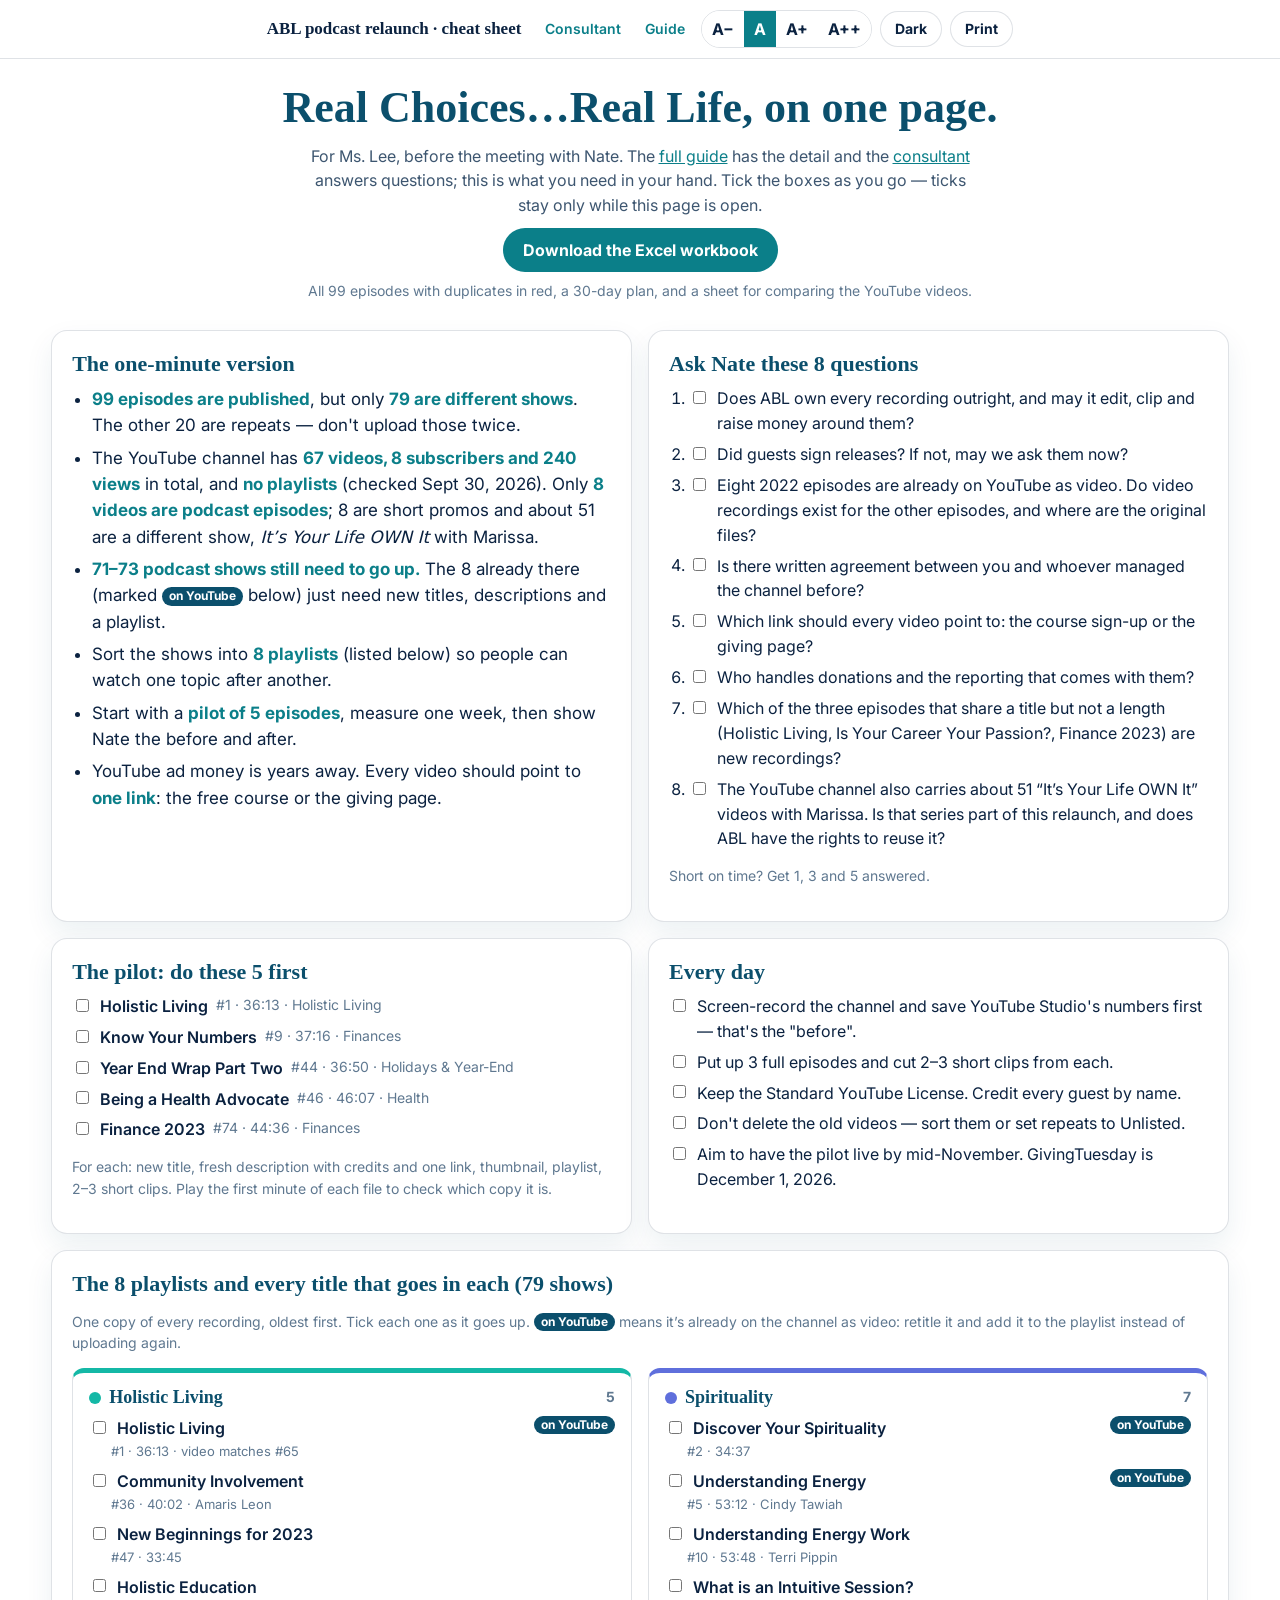
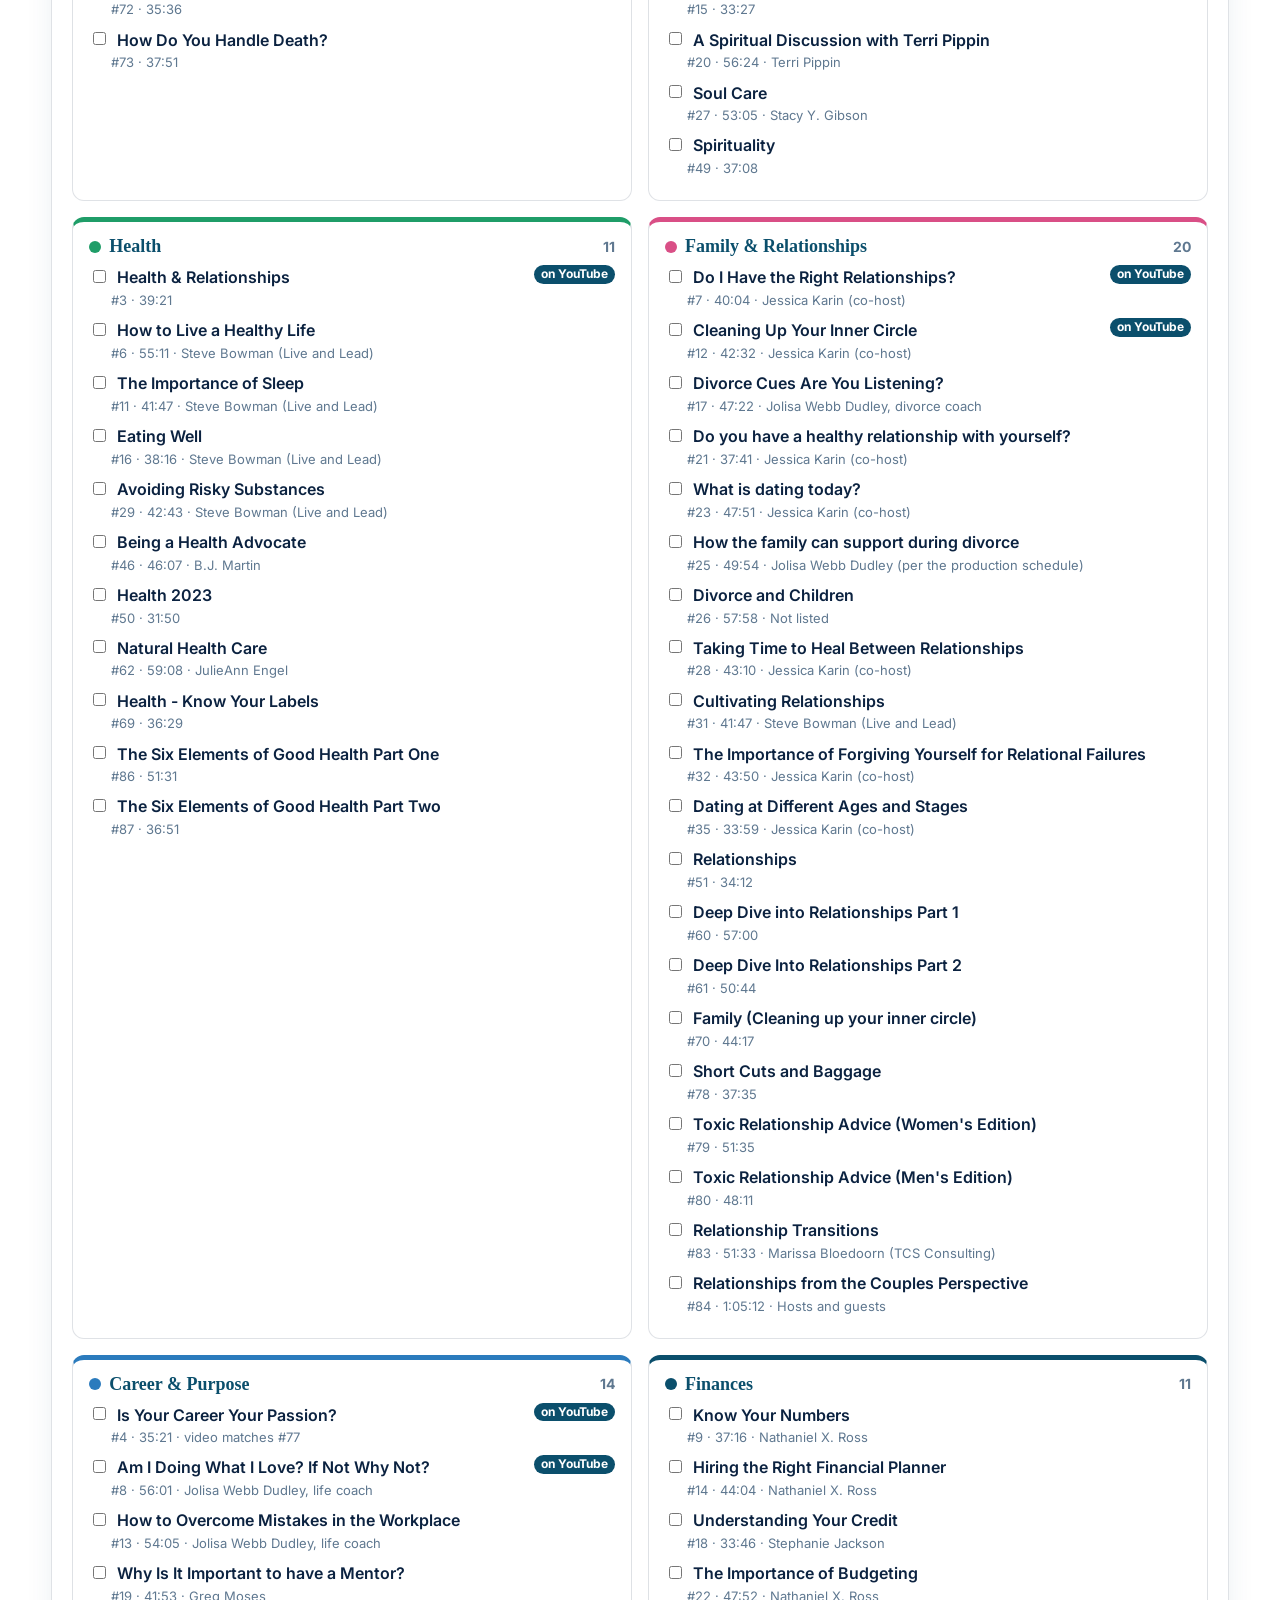
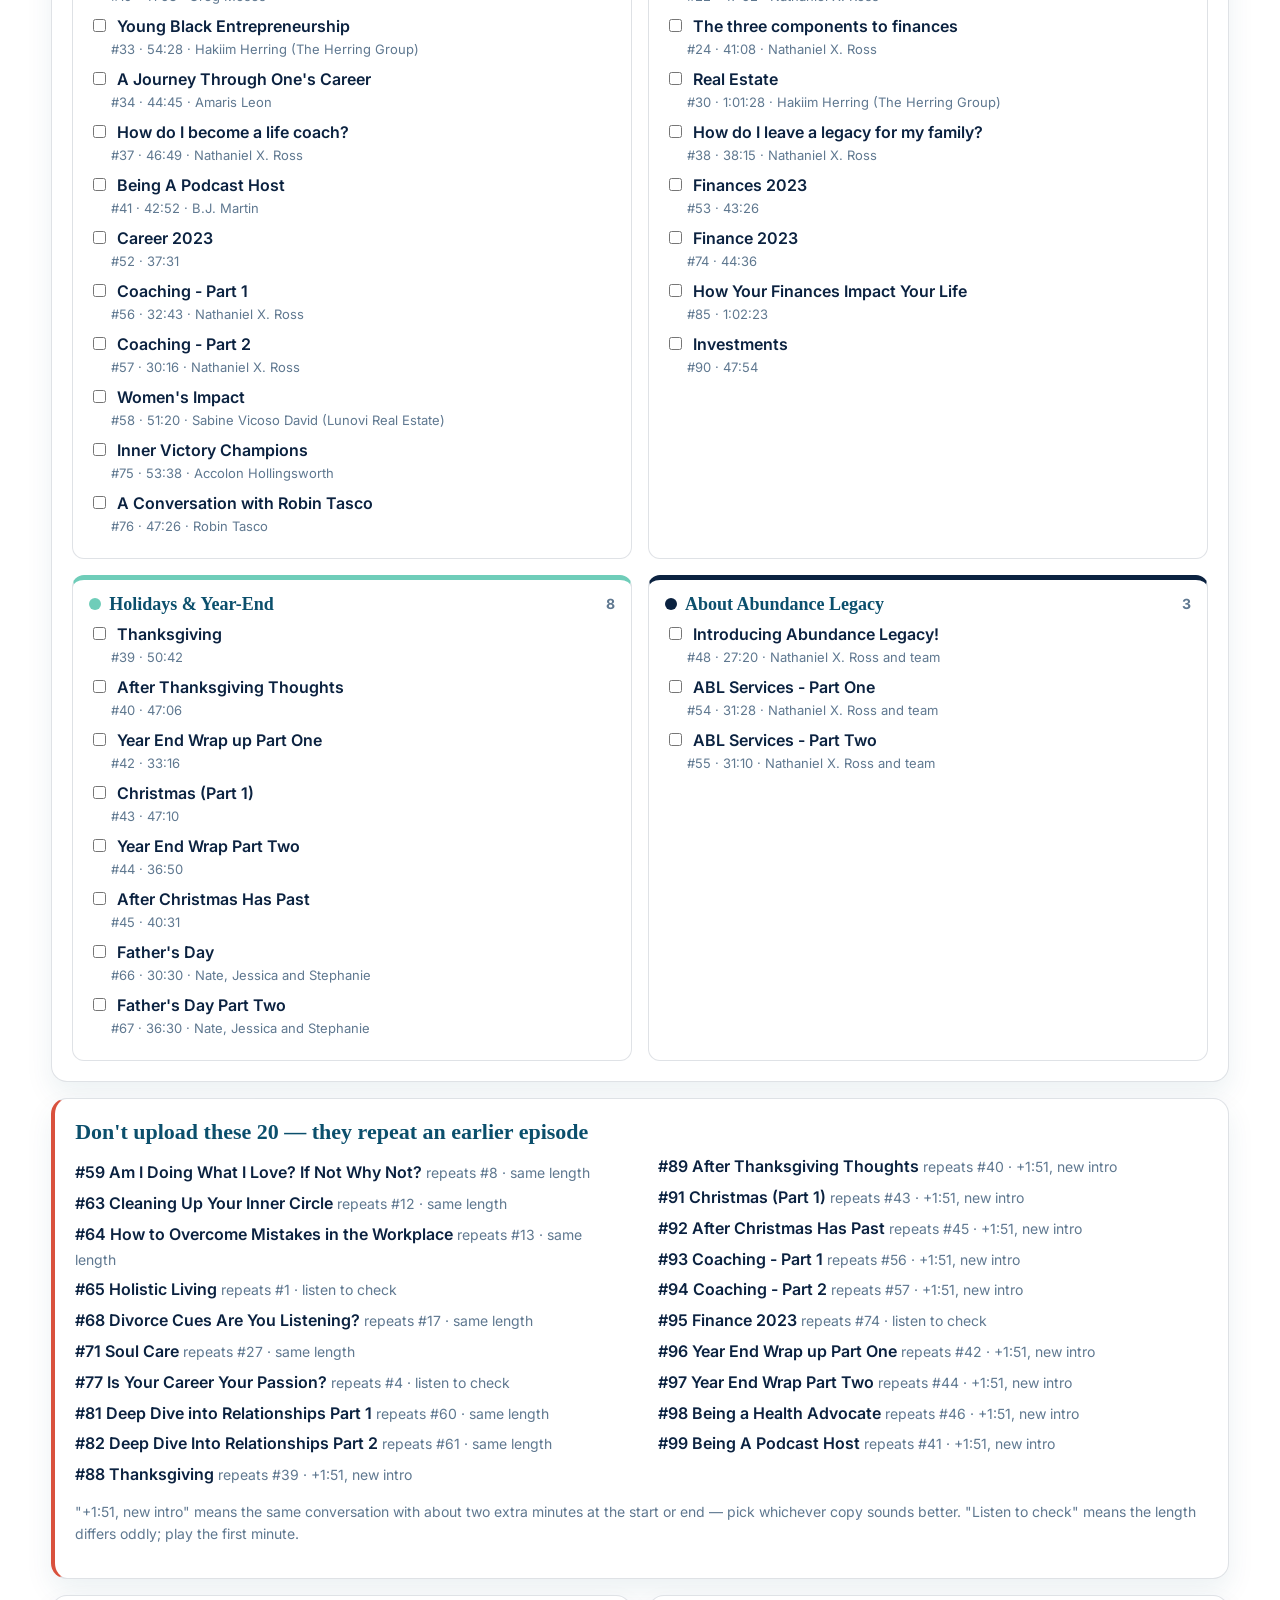
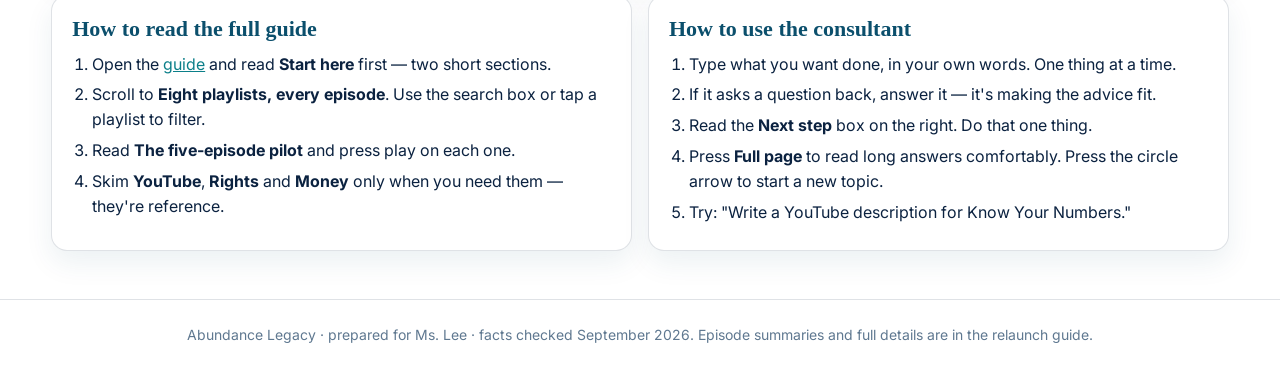
==== commit b7be24d0: "Add files via upload" ====
--- a/cheat-sheet.html
+++ b/cheat-sheet.html
@@ -26,12 +26,13 @@
 <section class="box"><h2>The one-minute version</h2>
 <ul class="big">
 <li><b>99 episodes are published</b>, but only <b>79 are different shows</b>. The other 20 are repeats — don't upload those twice.</li>
-<li>The YouTube channel had about <b>67 videos and 8 subscribers</b> when we looked. Check that in YouTube Studio before quoting it.</li>
+<li>The YouTube channel has <b>67 videos, 8 subscribers and 240 views</b> in total, and <b>no playlists</b> (checked Sept 30, 2026). Only <b>8 videos are podcast episodes</b>; 8 are short promos and about 51 are a different show, <i>It’s Your Life OWN It</i> with Marissa.</li>
+<li><b>71–73 podcast shows still need to go up.</b> The 8 already there (marked <span class="yt">on YouTube</span> below) just need new titles, descriptions and a playlist.</li>
 <li>Sort the shows into <b>8 playlists</b> (listed below) so people can watch one topic after another.</li>
 <li>Start with a <b>pilot of 5 episodes</b>, measure one week, then show Nate the before and after.</li>
 <li>YouTube ad money is years away. Every video should point to <b>one link</b>: the free course or the giving page.</li>
 </ul></section>
-<section class="box"><h2>Ask Nate these 7 questions</h2><ol><li><label><input type="checkbox"> Does ABL own every recording outright, and may it edit, clip and raise money around them?</label></li><li><label><input type="checkbox"> Did guests sign releases? If not, may we ask them now?</label></li><li><label><input type="checkbox"> What did you record with, and where are the original files, especially any video?</label></li><li><label><input type="checkbox"> Is there written agreement between you and whoever managed the channel before?</label></li><li><label><input type="checkbox"> Which link should every video point to: the course sign-up or the giving page?</label></li><li><label><input type="checkbox"> Who handles donations and the reporting that comes with them?</label></li><li><label><input type="checkbox"> Which of the three episodes that share a title but not a length (Holistic Living, Is Your Career Your Passion?, Finance 2023) are new recordings?</label></li></ol>
+<section class="box"><h2>Ask Nate these 8 questions</h2><ol><li><label><input type="checkbox"> Does ABL own every recording outright, and may it edit, clip and raise money around them?</label></li><li><label><input type="checkbox"> Did guests sign releases? If not, may we ask them now?</label></li><li><label><input type="checkbox"> Eight 2022 episodes are already on YouTube as video. Do video recordings exist for the other episodes, and where are the original files?</label></li><li><label><input type="checkbox"> Is there written agreement between you and whoever managed the channel before?</label></li><li><label><input type="checkbox"> Which link should every video point to: the course sign-up or the giving page?</label></li><li><label><input type="checkbox"> Who handles donations and the reporting that comes with them?</label></li><li><label><input type="checkbox"> Which of the three episodes that share a title but not a length (Holistic Living, Is Your Career Your Passion?, Finance 2023) are new recordings?</label></li><li><label><input type="checkbox"> The YouTube channel also carries about 51 “It’s Your Life OWN It” videos with Marissa. Is that series part of this relaunch, and does ABL have the rights to reuse it?</label></li></ol>
 <p class="m">Short on time? Get 1, 3 and 5 answered.</p></section>
 <section class="box"><h2>The pilot: do these 5 first</h2><ul class="plain"><li><label><input type="checkbox"> <span class="t">Holistic Living</span> <span class="m">#1 · 36:13 · Holistic Living</span></label></li><li><label><input type="checkbox"> <span class="t">Know Your Numbers</span> <span class="m">#9 · 37:16 · Finances</span></label></li><li><label><input type="checkbox"> <span class="t">Year End Wrap Part Two</span> <span class="m">#44 · 36:50 · Holidays &amp; Year-End</span></label></li><li><label><input type="checkbox"> <span class="t">Being a Health Advocate</span> <span class="m">#46 · 46:07 · Health</span></label></li><li><label><input type="checkbox"> <span class="t">Finance 2023</span> <span class="m">#74 · 44:36 · Finances</span></label></li></ul>
 <p class="m">For each: new title, fresh description with credits and one link, thumbnail, playlist, 2–3 short clips. Play the first minute of each file to check which copy it is.</p></section>
@@ -43,8 +44,8 @@
 <li><label><input type="checkbox"> Aim to have the pilot live by mid-November. GivingTuesday is December 1, 2026.</label></li>
 </ul></section>
 <section class="box full"><h2>The 8 playlists and every title that goes in each (79 shows)</h2>
-<p class="m">One copy of every recording, oldest first. Tick each one as it goes up.</p>
-<div class="pls"><section class="pl pl-holistic"><h3><span class="dot"></span>Holistic Living <span class="n">5</span></h3><ol><li><label><input type="checkbox"> <span class="t">Holistic Living</span> <span class="m">#1 · 36:13</span></label></li><li><label><input type="checkbox"> <span class="t">Community Involvement</span> <span class="m">#36 · 40:02 · Amaris Leon</span></label></li><li><label><input type="checkbox"> <span class="t">New Beginnings for 2023</span> <span class="m">#47 · 33:45</span></label></li><li><label><input type="checkbox"> <span class="t">Holistic Education</span> <span class="m">#72 · 35:36</span></label></li><li><label><input type="checkbox"> <span class="t">How Do You Handle Death?</span> <span class="m">#73 · 37:51</span></label></li></ol></section><section class="pl pl-spirituality"><h3><span class="dot"></span>Spirituality <span class="n">7</span></h3><ol><li><label><input type="checkbox"> <span class="t">Discover Your Spirituality</span> <span class="m">#2 · 34:37</span></label></li><li><label><input type="checkbox"> <span class="t">Understanding Energy</span> <span class="m">#5 · 53:12 · Cindy Tawiah</span></label></li><li><label><input type="checkbox"> <span class="t">Understanding Energy Work</span> <span class="m">#10 · 53:48 · Terri Pippin</span></label></li><li><label><input type="checkbox"> <span class="t">What is an Intuitive Session?</span> <span class="m">#15 · 33:27</span></label></li><li><label><input type="checkbox"> <span class="t">A Spiritual Discussion with Terri Pippin</span> <span class="m">#20 · 56:24 · Terri Pippin</span></label></li><li><label><input type="checkbox"> <span class="t">Soul Care</span> <span class="m">#27 · 53:05 · Stacy Y. Gibson</span></label></li><li><label><input type="checkbox"> <span class="t">Spirituality</span> <span class="m">#49 · 37:08</span></label></li></ol></section><section class="pl pl-health"><h3><span class="dot"></span>Health <span class="n">11</span></h3><ol><li><label><input type="checkbox"> <span class="t">Health &amp; Relationships</span> <span class="m">#3 · 39:21</span></label></li><li><label><input type="checkbox"> <span class="t">How to Live a Healthy Life</span> <span class="m">#6 · 55:11 · Steve Bowman (Live and Lead)</span></label></li><li><label><input type="checkbox"> <span class="t">The Importance of Sleep</span> <span class="m">#11 · 41:47 · Steve Bowman (Live and Lead)</span></label></li><li><label><input type="checkbox"> <span class="t">Eating Well</span> <span class="m">#16 · 38:16 · Steve Bowman (Live and Lead)</span></label></li><li><label><input type="checkbox"> <span class="t">Avoiding Risky Substances</span> <span class="m">#29 · 42:43 · Steve Bowman (Live and Lead)</span></label></li><li><label><input type="checkbox"> <span class="t">Being a Health Advocate</span> <span class="m">#46 · 46:07 · B.J. Martin</span></label></li><li><label><input type="checkbox"> <span class="t">Health 2023</span> <span class="m">#50 · 31:50</span></label></li><li><label><input type="checkbox"> <span class="t">Natural Health Care</span> <span class="m">#62 · 59:08 · JulieAnn Engel</span></label></li><li><label><input type="checkbox"> <span class="t">Health - Know Your Labels</span> <span class="m">#69 · 36:29</span></label></li><li><label><input type="checkbox"> <span class="t">The Six Elements of Good Health Part One</span> <span class="m">#86 · 51:31</span></label></li><li><label><input type="checkbox"> <span class="t">The Six Elements of Good Health Part Two</span> <span class="m">#87 · 36:51</span></label></li></ol></section><section class="pl pl-relationships"><h3><span class="dot"></span>Family &amp; Relationships <span class="n">20</span></h3><ol><li><label><input type="checkbox"> <span class="t">Do I Have the Right Relationships?</span> <span class="m">#7 · 40:04 · Jessica Karin (co-host)</span></label></li><li><label><input type="checkbox"> <span class="t">Cleaning Up Your Inner Circle</span> <span class="m">#12 · 42:32 · Jessica Karin (co-host)</span></label></li><li><label><input type="checkbox"> <span class="t">Divorce Cues Are You Listening?</span> <span class="m">#17 · 47:22 · Jolisa Webb Dudley, divorce coach</span></label></li><li><label><input type="checkbox"> <span class="t">Do you have a healthy relationship with yourself?</span> <span class="m">#21 · 37:41 · Jessica Karin (co-host)</span></label></li><li><label><input type="checkbox"> <span class="t">What is dating today?</span> <span class="m">#23 · 47:51 · Jessica Karin (co-host)</span></label></li><li><label><input type="checkbox"> <span class="t">How the family can support during divorce</span> <span class="m">#25 · 49:54 · Jolisa Webb Dudley (per the production schedule)</span></label></li><li><label><input type="checkbox"> <span class="t">Divorce and Children</span> <span class="m">#26 · 57:58 · Not listed</span></label></li><li><label><input type="checkbox"> <span class="t">Taking Time to Heal Between Relationships</span> <span class="m">#28 · 43:10 · Jessica Karin (co-host)</span></label></li><li><label><input type="checkbox"> <span class="t">Cultivating Relationships</span> <span class="m">#31 · 41:47 · Steve Bowman (Live and Lead)</span></label></li><li><label><input type="checkbox"> <span class="t">The Importance of Forgiving Yourself for Relational Failures</span> <span class="m">#32 · 43:50 · Jessica Karin (co-host)</span></label></li><li><label><input type="checkbox"> <span class="t">Dating at Different Ages and Stages</span> <span class="m">#35 · 33:59 · Jessica Karin (co-host)</span></label></li><li><label><input type="checkbox"> <span class="t">Relationships</span> <span class="m">#51 · 34:12</span></label></li><li><label><input type="checkbox"> <span class="t">Deep Dive into Relationships Part 1</span> <span class="m">#60 · 57:00</span></label></li><li><label><input type="checkbox"> <span class="t">Deep Dive Into Relationships Part 2</span> <span class="m">#61 · 50:44</span></label></li><li><label><input type="checkbox"> <span class="t">Family (Cleaning up your inner circle)</span> <span class="m">#70 · 44:17</span></label></li><li><label><input type="checkbox"> <span class="t">Short Cuts and Baggage</span> <span class="m">#78 · 37:35</span></label></li><li><label><input type="checkbox"> <span class="t">Toxic Relationship Advice (Women&#x27;s Edition)</span> <span class="m">#79 · 51:35</span></label></li><li><label><input type="checkbox"> <span class="t">Toxic Relationship Advice (Men&#x27;s Edition)</span> <span class="m">#80 · 48:11</span></label></li><li><label><input type="checkbox"> <span class="t">Relationship Transitions</span> <span class="m">#83 · 51:33 · Marissa Bloedoorn (TCS Consulting)</span></label></li><li><label><input type="checkbox"> <span class="t">Relationships from the Couples Perspective</span> <span class="m">#84 · 1:05:12 · Hosts and guests</span></label></li></ol></section><section class="pl pl-career"><h3><span class="dot"></span>Career &amp; Purpose <span class="n">14</span></h3><ol><li><label><input type="checkbox"> <span class="t">Is Your Career Your Passion?</span> <span class="m">#4 · 35:21</span></label></li><li><label><input type="checkbox"> <span class="t">Am I Doing What I Love? If Not Why Not?</span> <span class="m">#8 · 56:01 · Jolisa Webb Dudley, life coach</span></label></li><li><label><input type="checkbox"> <span class="t">How to Overcome Mistakes in the Workplace</span> <span class="m">#13 · 54:05 · Jolisa Webb Dudley, life coach</span></label></li><li><label><input type="checkbox"> <span class="t">Why Is It Important to have a Mentor?</span> <span class="m">#19 · 41:53 · Greg Moses</span></label></li><li><label><input type="checkbox"> <span class="t">Young Black Entrepreneurship</span> <span class="m">#33 · 54:28 · Hakiim Herring (The Herring Group)</span></label></li><li><label><input type="checkbox"> <span class="t">A Journey Through One&#x27;s Career</span> <span class="m">#34 · 44:45 · Amaris Leon</span></label></li><li><label><input type="checkbox"> <span class="t">How do I become a life coach?</span> <span class="m">#37 · 46:49 · Nathaniel X. Ross</span></label></li><li><label><input type="checkbox"> <span class="t">Being A Podcast Host</span> <span class="m">#41 · 42:52 · B.J. Martin</span></label></li><li><label><input type="checkbox"> <span class="t">Career 2023</span> <span class="m">#52 · 37:31</span></label></li><li><label><input type="checkbox"> <span class="t">Coaching - Part 1</span> <span class="m">#56 · 32:43 · Nathaniel X. Ross</span></label></li><li><label><input type="checkbox"> <span class="t">Coaching - Part 2</span> <span class="m">#57 · 30:16 · Nathaniel X. Ross</span></label></li><li><label><input type="checkbox"> <span class="t">Women&#x27;s Impact</span> <span class="m">#58 · 51:20 · Sabine Vicoso David (Lunovi Real Estate)</span></label></li><li><label><input type="checkbox"> <span class="t">Inner Victory Champions</span> <span class="m">#75 · 53:38 · Accolon Hollingsworth</span></label></li><li><label><input type="checkbox"> <span class="t">A Conversation with Robin Tasco</span> <span class="m">#76 · 47:26 · Robin Tasco</span></label></li></ol></section><section class="pl pl-finance"><h3><span class="dot"></span>Finances <span class="n">11</span></h3><ol><li><label><input type="checkbox"> <span class="t">Know Your Numbers</span> <span class="m">#9 · 37:16 · Nathaniel X. Ross</span></label></li><li><label><input type="checkbox"> <span class="t">Hiring the Right Financial Planner</span> <span class="m">#14 · 44:04 · Nathaniel X. Ross</span></label></li><li><label><input type="checkbox"> <span class="t">Understanding Your Credit</span> <span class="m">#18 · 33:46 · Stephanie Jackson</span></label></li><li><label><input type="checkbox"> <span class="t">The Importance of Budgeting</span> <span class="m">#22 · 47:52 · Nathaniel X. Ross</span></label></li><li><label><input type="checkbox"> <span class="t">The three components to finances</span> <span class="m">#24 · 41:08 · Nathaniel X. Ross</span></label></li><li><label><input type="checkbox"> <span class="t">Real Estate</span> <span class="m">#30 · 1:01:28 · Hakiim Herring (The Herring Group)</span></label></li><li><label><input type="checkbox"> <span class="t">How do I leave a legacy for my family?</span> <span class="m">#38 · 38:15 · Nathaniel X. Ross</span></label></li><li><label><input type="checkbox"> <span class="t">Finances 2023</span> <span class="m">#53 · 43:26</span></label></li><li><label><input type="checkbox"> <span class="t">Finance 2023</span> <span class="m">#74 · 44:36</span></label></li><li><label><input type="checkbox"> <span class="t">How Your Finances Impact Your Life</span> <span class="m">#85 · 1:02:23</span></label></li><li><label><input type="checkbox"> <span class="t">Investments</span> <span class="m">#90 · 47:54</span></label></li></ol></section><section class="pl pl-seasonal"><h3><span class="dot"></span>Holidays &amp; Year-End <span class="n">8</span></h3><ol><li><label><input type="checkbox"> <span class="t">Thanksgiving</span> <span class="m">#39 · 50:42</span></label></li><li><label><input type="checkbox"> <span class="t">After Thanksgiving Thoughts</span> <span class="m">#40 · 47:06</span></label></li><li><label><input type="checkbox"> <span class="t">Year End Wrap up Part One</span> <span class="m">#42 · 33:16</span></label></li><li><label><input type="checkbox"> <span class="t">Christmas (Part 1)</span> <span class="m">#43 · 47:10</span></label></li><li><label><input type="checkbox"> <span class="t">Year End Wrap Part Two</span> <span class="m">#44 · 36:50</span></label></li><li><label><input type="checkbox"> <span class="t">After Christmas Has Past</span> <span class="m">#45 · 40:31</span></label></li><li><label><input type="checkbox"> <span class="t">Father&#x27;s Day</span> <span class="m">#66 · 30:30 · Nate, Jessica and Stephanie</span></label></li><li><label><input type="checkbox"> <span class="t">Father&#x27;s Day Part Two</span> <span class="m">#67 · 36:30 · Nate, Jessica and Stephanie</span></label></li></ol></section><section class="pl pl-abl"><h3><span class="dot"></span>About Abundance Legacy <span class="n">3</span></h3><ol><li><label><input type="checkbox"> <span class="t">Introducing Abundance Legacy!</span> <span class="m">#48 · 27:20 · Nathaniel X. Ross and team</span></label></li><li><label><input type="checkbox"> <span class="t">ABL Services - Part One</span> <span class="m">#54 · 31:28 · Nathaniel X. Ross and team</span></label></li><li><label><input type="checkbox"> <span class="t">ABL Services - Part Two</span> <span class="m">#55 · 31:10 · Nathaniel X. Ross and team</span></label></li></ol></section></div></section>
+<p class="m">One copy of every recording, oldest first. Tick each one as it goes up. <span class="yt">on YouTube</span> means it’s already on the channel as video: retitle it and add it to the playlist instead of uploading again.</p>
+<div class="pls"><section class="pl pl-holistic"><h3><span class="dot"></span>Holistic Living <span class="n">5</span></h3><ol><li><label><input type="checkbox"> <span class="t">Holistic Living</span> <span class="yt">on YouTube</span> <span class="m">#1 · 36:13 · video matches #65</span></label></li><li><label><input type="checkbox"> <span class="t">Community Involvement</span> <span class="m">#36 · 40:02 · Amaris Leon</span></label></li><li><label><input type="checkbox"> <span class="t">New Beginnings for 2023</span> <span class="m">#47 · 33:45</span></label></li><li><label><input type="checkbox"> <span class="t">Holistic Education</span> <span class="m">#72 · 35:36</span></label></li><li><label><input type="checkbox"> <span class="t">How Do You Handle Death?</span> <span class="m">#73 · 37:51</span></label></li></ol></section><section class="pl pl-spirituality"><h3><span class="dot"></span>Spirituality <span class="n">7</span></h3><ol><li><label><input type="checkbox"> <span class="t">Discover Your Spirituality</span> <span class="yt">on YouTube</span> <span class="m">#2 · 34:37</span></label></li><li><label><input type="checkbox"> <span class="t">Understanding Energy</span> <span class="yt">on YouTube</span> <span class="m">#5 · 53:12 · Cindy Tawiah</span></label></li><li><label><input type="checkbox"> <span class="t">Understanding Energy Work</span> <span class="m">#10 · 53:48 · Terri Pippin</span></label></li><li><label><input type="checkbox"> <span class="t">What is an Intuitive Session?</span> <span class="m">#15 · 33:27</span></label></li><li><label><input type="checkbox"> <span class="t">A Spiritual Discussion with Terri Pippin</span> <span class="m">#20 · 56:24 · Terri Pippin</span></label></li><li><label><input type="checkbox"> <span class="t">Soul Care</span> <span class="m">#27 · 53:05 · Stacy Y. Gibson</span></label></li><li><label><input type="checkbox"> <span class="t">Spirituality</span> <span class="m">#49 · 37:08</span></label></li></ol></section><section class="pl pl-health"><h3><span class="dot"></span>Health <span class="n">11</span></h3><ol><li><label><input type="checkbox"> <span class="t">Health &amp; Relationships</span> <span class="yt">on YouTube</span> <span class="m">#3 · 39:21</span></label></li><li><label><input type="checkbox"> <span class="t">How to Live a Healthy Life</span> <span class="m">#6 · 55:11 · Steve Bowman (Live and Lead)</span></label></li><li><label><input type="checkbox"> <span class="t">The Importance of Sleep</span> <span class="m">#11 · 41:47 · Steve Bowman (Live and Lead)</span></label></li><li><label><input type="checkbox"> <span class="t">Eating Well</span> <span class="m">#16 · 38:16 · Steve Bowman (Live and Lead)</span></label></li><li><label><input type="checkbox"> <span class="t">Avoiding Risky Substances</span> <span class="m">#29 · 42:43 · Steve Bowman (Live and Lead)</span></label></li><li><label><input type="checkbox"> <span class="t">Being a Health Advocate</span> <span class="m">#46 · 46:07 · B.J. Martin</span></label></li><li><label><input type="checkbox"> <span class="t">Health 2023</span> <span class="m">#50 · 31:50</span></label></li><li><label><input type="checkbox"> <span class="t">Natural Health Care</span> <span class="m">#62 · 59:08 · JulieAnn Engel</span></label></li><li><label><input type="checkbox"> <span class="t">Health - Know Your Labels</span> <span class="m">#69 · 36:29</span></label></li><li><label><input type="checkbox"> <span class="t">The Six Elements of Good Health Part One</span> <span class="m">#86 · 51:31</span></label></li><li><label><input type="checkbox"> <span class="t">The Six Elements of Good Health Part Two</span> <span class="m">#87 · 36:51</span></label></li></ol></section><section class="pl pl-relationships"><h3><span class="dot"></span>Family &amp; Relationships <span class="n">20</span></h3><ol><li><label><input type="checkbox"> <span class="t">Do I Have the Right Relationships?</span> <span class="yt">on YouTube</span> <span class="m">#7 · 40:04 · Jessica Karin (co-host)</span></label></li><li><label><input type="checkbox"> <span class="t">Cleaning Up Your Inner Circle</span> <span class="yt">on YouTube</span> <span class="m">#12 · 42:32 · Jessica Karin (co-host)</span></label></li><li><label><input type="checkbox"> <span class="t">Divorce Cues Are You Listening?</span> <span class="m">#17 · 47:22 · Jolisa Webb Dudley, divorce coach</span></label></li><li><label><input type="checkbox"> <span class="t">Do you have a healthy relationship with yourself?</span> <span class="m">#21 · 37:41 · Jessica Karin (co-host)</span></label></li><li><label><input type="checkbox"> <span class="t">What is dating today?</span> <span class="m">#23 · 47:51 · Jessica Karin (co-host)</span></label></li><li><label><input type="checkbox"> <span class="t">How the family can support during divorce</span> <span class="m">#25 · 49:54 · Jolisa Webb Dudley (per the production schedule)</span></label></li><li><label><input type="checkbox"> <span class="t">Divorce and Children</span> <span class="m">#26 · 57:58 · Not listed</span></label></li><li><label><input type="checkbox"> <span class="t">Taking Time to Heal Between Relationships</span> <span class="m">#28 · 43:10 · Jessica Karin (co-host)</span></label></li><li><label><input type="checkbox"> <span class="t">Cultivating Relationships</span> <span class="m">#31 · 41:47 · Steve Bowman (Live and Lead)</span></label></li><li><label><input type="checkbox"> <span class="t">The Importance of Forgiving Yourself for Relational Failures</span> <span class="m">#32 · 43:50 · Jessica Karin (co-host)</span></label></li><li><label><input type="checkbox"> <span class="t">Dating at Different Ages and Stages</span> <span class="m">#35 · 33:59 · Jessica Karin (co-host)</span></label></li><li><label><input type="checkbox"> <span class="t">Relationships</span> <span class="m">#51 · 34:12</span></label></li><li><label><input type="checkbox"> <span class="t">Deep Dive into Relationships Part 1</span> <span class="m">#60 · 57:00</span></label></li><li><label><input type="checkbox"> <span class="t">Deep Dive Into Relationships Part 2</span> <span class="m">#61 · 50:44</span></label></li><li><label><input type="checkbox"> <span class="t">Family (Cleaning up your inner circle)</span> <span class="m">#70 · 44:17</span></label></li><li><label><input type="checkbox"> <span class="t">Short Cuts and Baggage</span> <span class="m">#78 · 37:35</span></label></li><li><label><input type="checkbox"> <span class="t">Toxic Relationship Advice (Women&#x27;s Edition)</span> <span class="m">#79 · 51:35</span></label></li><li><label><input type="checkbox"> <span class="t">Toxic Relationship Advice (Men&#x27;s Edition)</span> <span class="m">#80 · 48:11</span></label></li><li><label><input type="checkbox"> <span class="t">Relationship Transitions</span> <span class="m">#83 · 51:33 · Marissa Bloedoorn (TCS Consulting)</span></label></li><li><label><input type="checkbox"> <span class="t">Relationships from the Couples Perspective</span> <span class="m">#84 · 1:05:12 · Hosts and guests</span></label></li></ol></section><section class="pl pl-career"><h3><span class="dot"></span>Career &amp; Purpose <span class="n">14</span></h3><ol><li><label><input type="checkbox"> <span class="t">Is Your Career Your Passion?</span> <span class="yt">on YouTube</span> <span class="m">#4 · 35:21 · video matches #77</span></label></li><li><label><input type="checkbox"> <span class="t">Am I Doing What I Love? If Not Why Not?</span> <span class="yt">on YouTube</span> <span class="m">#8 · 56:01 · Jolisa Webb Dudley, life coach</span></label></li><li><label><input type="checkbox"> <span class="t">How to Overcome Mistakes in the Workplace</span> <span class="m">#13 · 54:05 · Jolisa Webb Dudley, life coach</span></label></li><li><label><input type="checkbox"> <span class="t">Why Is It Important to have a Mentor?</span> <span class="m">#19 · 41:53 · Greg Moses</span></label></li><li><label><input type="checkbox"> <span class="t">Young Black Entrepreneurship</span> <span class="m">#33 · 54:28 · Hakiim Herring (The Herring Group)</span></label></li><li><label><input type="checkbox"> <span class="t">A Journey Through One&#x27;s Career</span> <span class="m">#34 · 44:45 · Amaris Leon</span></label></li><li><label><input type="checkbox"> <span class="t">How do I become a life coach?</span> <span class="m">#37 · 46:49 · Nathaniel X. Ross</span></label></li><li><label><input type="checkbox"> <span class="t">Being A Podcast Host</span> <span class="m">#41 · 42:52 · B.J. Martin</span></label></li><li><label><input type="checkbox"> <span class="t">Career 2023</span> <span class="m">#52 · 37:31</span></label></li><li><label><input type="checkbox"> <span class="t">Coaching - Part 1</span> <span class="m">#56 · 32:43 · Nathaniel X. Ross</span></label></li><li><label><input type="checkbox"> <span class="t">Coaching - Part 2</span> <span class="m">#57 · 30:16 · Nathaniel X. Ross</span></label></li><li><label><input type="checkbox"> <span class="t">Women&#x27;s Impact</span> <span class="m">#58 · 51:20 · Sabine Vicoso David (Lunovi Real Estate)</span></label></li><li><label><input type="checkbox"> <span class="t">Inner Victory Champions</span> <span class="m">#75 · 53:38 · Accolon Hollingsworth</span></label></li><li><label><input type="checkbox"> <span class="t">A Conversation with Robin Tasco</span> <span class="m">#76 · 47:26 · Robin Tasco</span></label></li></ol></section><section class="pl pl-finance"><h3><span class="dot"></span>Finances <span class="n">11</span></h3><ol><li><label><input type="checkbox"> <span class="t">Know Your Numbers</span> <span class="m">#9 · 37:16 · Nathaniel X. Ross</span></label></li><li><label><input type="checkbox"> <span class="t">Hiring the Right Financial Planner</span> <span class="m">#14 · 44:04 · Nathaniel X. Ross</span></label></li><li><label><input type="checkbox"> <span class="t">Understanding Your Credit</span> <span class="m">#18 · 33:46 · Stephanie Jackson</span></label></li><li><label><input type="checkbox"> <span class="t">The Importance of Budgeting</span> <span class="m">#22 · 47:52 · Nathaniel X. Ross</span></label></li><li><label><input type="checkbox"> <span class="t">The three components to finances</span> <span class="m">#24 · 41:08 · Nathaniel X. Ross</span></label></li><li><label><input type="checkbox"> <span class="t">Real Estate</span> <span class="m">#30 · 1:01:28 · Hakiim Herring (The Herring Group)</span></label></li><li><label><input type="checkbox"> <span class="t">How do I leave a legacy for my family?</span> <span class="m">#38 · 38:15 · Nathaniel X. Ross</span></label></li><li><label><input type="checkbox"> <span class="t">Finances 2023</span> <span class="m">#53 · 43:26</span></label></li><li><label><input type="checkbox"> <span class="t">Finance 2023</span> <span class="m">#74 · 44:36</span></label></li><li><label><input type="checkbox"> <span class="t">How Your Finances Impact Your Life</span> <span class="m">#85 · 1:02:23</span></label></li><li><label><input type="checkbox"> <span class="t">Investments</span> <span class="m">#90 · 47:54</span></label></li></ol></section><section class="pl pl-seasonal"><h3><span class="dot"></span>Holidays &amp; Year-End <span class="n">8</span></h3><ol><li><label><input type="checkbox"> <span class="t">Thanksgiving</span> <span class="m">#39 · 50:42</span></label></li><li><label><input type="checkbox"> <span class="t">After Thanksgiving Thoughts</span> <span class="m">#40 · 47:06</span></label></li><li><label><input type="checkbox"> <span class="t">Year End Wrap up Part One</span> <span class="m">#42 · 33:16</span></label></li><li><label><input type="checkbox"> <span class="t">Christmas (Part 1)</span> <span class="m">#43 · 47:10</span></label></li><li><label><input type="checkbox"> <span class="t">Year End Wrap Part Two</span> <span class="m">#44 · 36:50</span></label></li><li><label><input type="checkbox"> <span class="t">After Christmas Has Past</span> <span class="m">#45 · 40:31</span></label></li><li><label><input type="checkbox"> <span class="t">Father&#x27;s Day</span> <span class="m">#66 · 30:30 · Nate, Jessica and Stephanie</span></label></li><li><label><input type="checkbox"> <span class="t">Father&#x27;s Day Part Two</span> <span class="m">#67 · 36:30 · Nate, Jessica and Stephanie</span></label></li></ol></section><section class="pl pl-abl"><h3><span class="dot"></span>About Abundance Legacy <span class="n">3</span></h3><ol><li><label><input type="checkbox"> <span class="t">Introducing Abundance Legacy!</span> <span class="m">#48 · 27:20 · Nathaniel X. Ross and team</span></label></li><li><label><input type="checkbox"> <span class="t">ABL Services - Part One</span> <span class="m">#54 · 31:28 · Nathaniel X. Ross and team</span></label></li><li><label><input type="checkbox"> <span class="t">ABL Services - Part Two</span> <span class="m">#55 · 31:10 · Nathaniel X. Ross and team</span></label></li></ol></section></div></section>
 <section class="box full warn"><h2>Don't upload these 20 — they repeat an earlier episode</h2>
 <ul class="reps"><li><span class="t">#59 Am I Doing What I Love? If Not Why Not?</span> <span class="m">repeats #8 · same length</span></li><li><span class="t">#63 Cleaning Up Your Inner Circle</span> <span class="m">repeats #12 · same length</span></li><li><span class="t">#64 How to Overcome Mistakes in the Workplace</span> <span class="m">repeats #13 · same length</span></li><li><span class="t">#65 Holistic Living</span> <span class="m">repeats #1 · listen to check</span></li><li><span class="t">#68 Divorce Cues Are You Listening?</span> <span class="m">repeats #17 · same length</span></li><li><span class="t">#71 Soul Care</span> <span class="m">repeats #27 · same length</span></li><li><span class="t">#77 Is Your Career Your Passion?</span> <span class="m">repeats #4 · listen to check</span></li><li><span class="t">#81 Deep Dive into Relationships Part 1</span> <span class="m">repeats #60 · same length</span></li><li><span class="t">#82 Deep Dive Into Relationships Part 2</span> <span class="m">repeats #61 · same length</span></li><li><span class="t">#88 Thanksgiving</span> <span class="m">repeats #39 · +1:51, new intro</span></li><li><span class="t">#89 After Thanksgiving Thoughts</span> <span class="m">repeats #40 · +1:51, new intro</span></li><li><span class="t">#91 Christmas (Part 1)</span> <span class="m">repeats #43 · +1:51, new intro</span></li><li><span class="t">#92 After Christmas Has Past</span> <span class="m">repeats #45 · +1:51, new intro</span></li><li><span class="t">#93 Coaching - Part 1</span> <span class="m">repeats #56 · +1:51, new intro</span></li><li><span class="t">#94 Coaching - Part 2</span> <span class="m">repeats #57 · +1:51, new intro</span></li><li><span class="t">#95 Finance 2023</span> <span class="m">repeats #74 · listen to check</span></li><li><span class="t">#96 Year End Wrap up Part One</span> <span class="m">repeats #42 · +1:51, new intro</span></li><li><span class="t">#97 Year End Wrap Part Two</span> <span class="m">repeats #44 · +1:51, new intro</span></li><li><span class="t">#98 Being a Health Advocate</span> <span class="m">repeats #46 · +1:51, new intro</span></li><li><span class="t">#99 Being A Podcast Host</span> <span class="m">repeats #41 · +1:51, new intro</span></li></ul>
 <p class="m">"+1:51, new intro" means the same conversation with about two extra minutes at the start or end — pick whichever copy sounds better. "Listen to check" means the length differs oddly; play the first minute.</p></section>
--- a/css/cheat.css
+++ b/css/cheat.css
@@ -49,3 +49,5 @@
 .dl-btn{display:inline-flex;align-items:center;min-height:2.75rem;padding:.5rem 1.25rem;border-radius:999px;background:var(--turq);color:var(--paper);font-weight:700;text-decoration:none}
 .dl-btn:hover{filter:brightness(1.07)}
 @media print{.dl{display:none}}
+.yt{display:inline-block;padding:0 .4375rem;border-radius:999px;background:var(--ocean);color:var(--paper);font-size:.75rem;font-weight:700;vertical-align:.0625rem}
+.pl .yt{flex-basis:auto}
